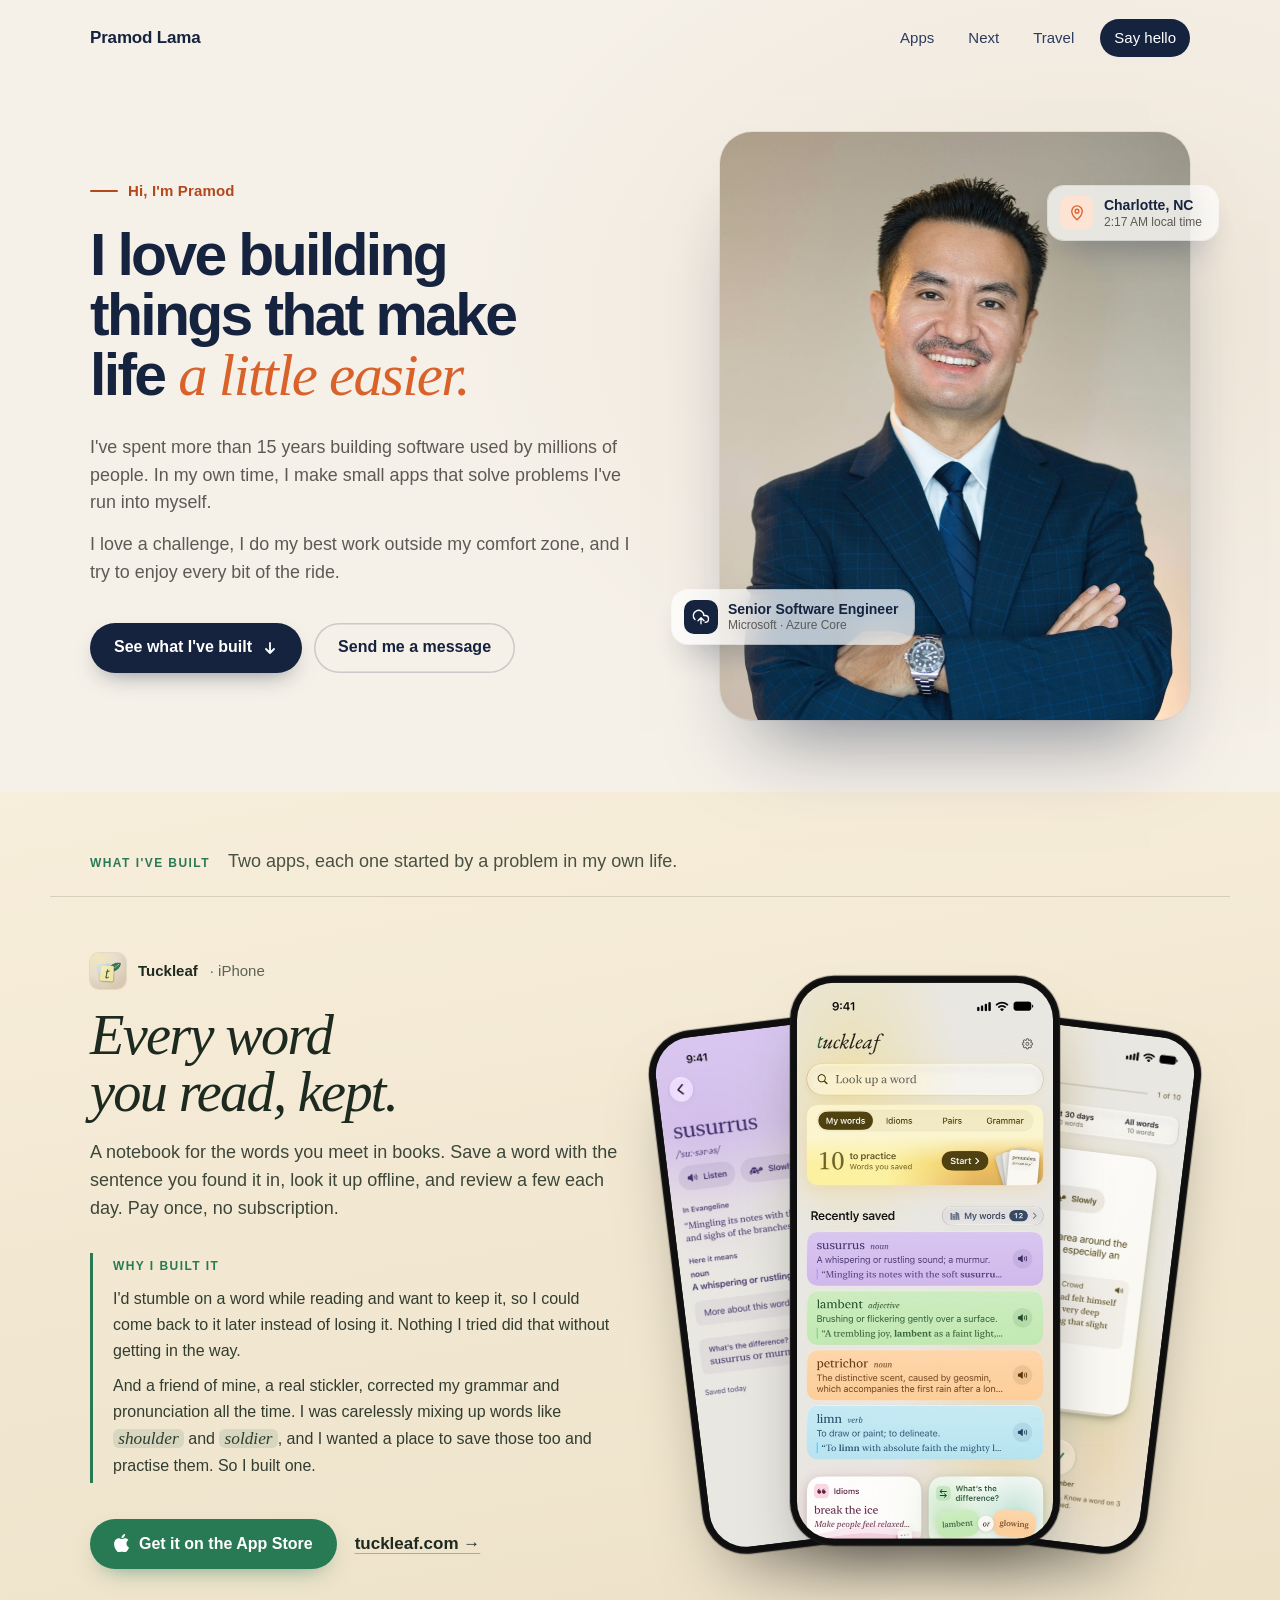
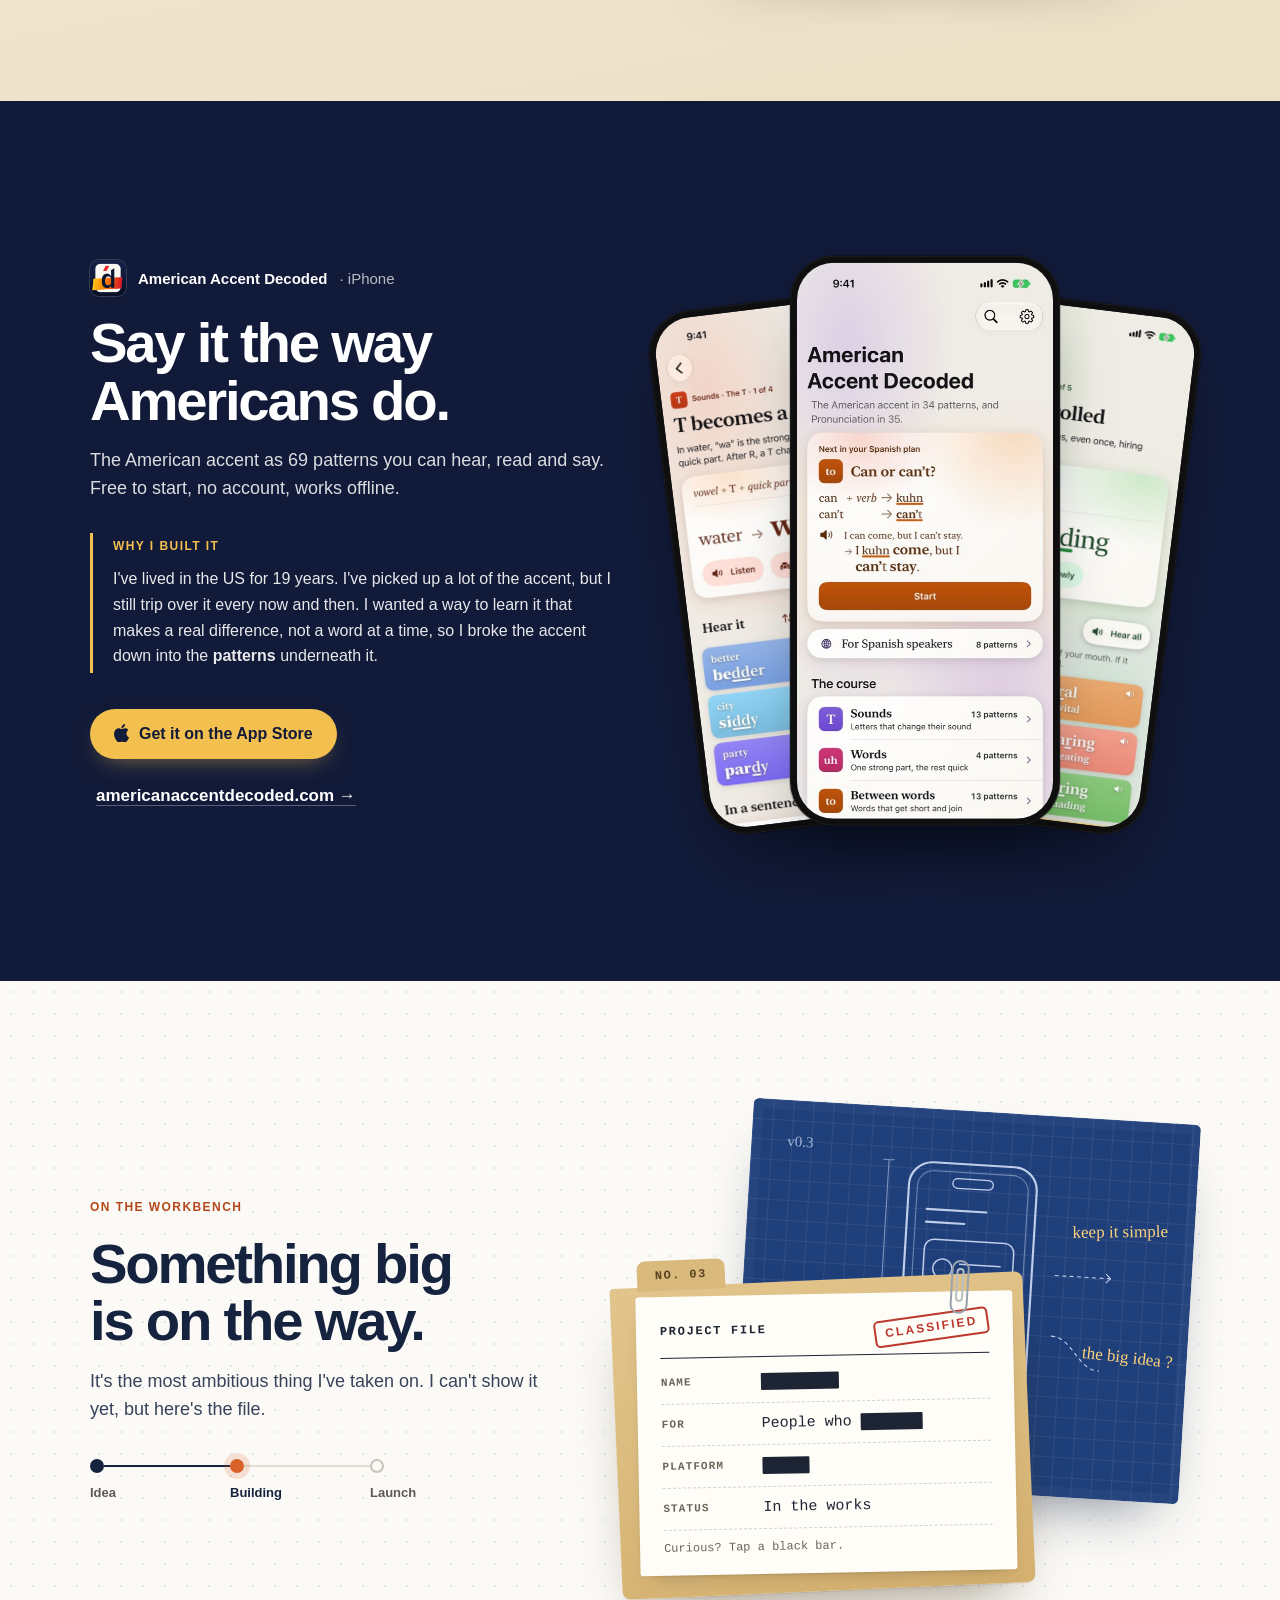
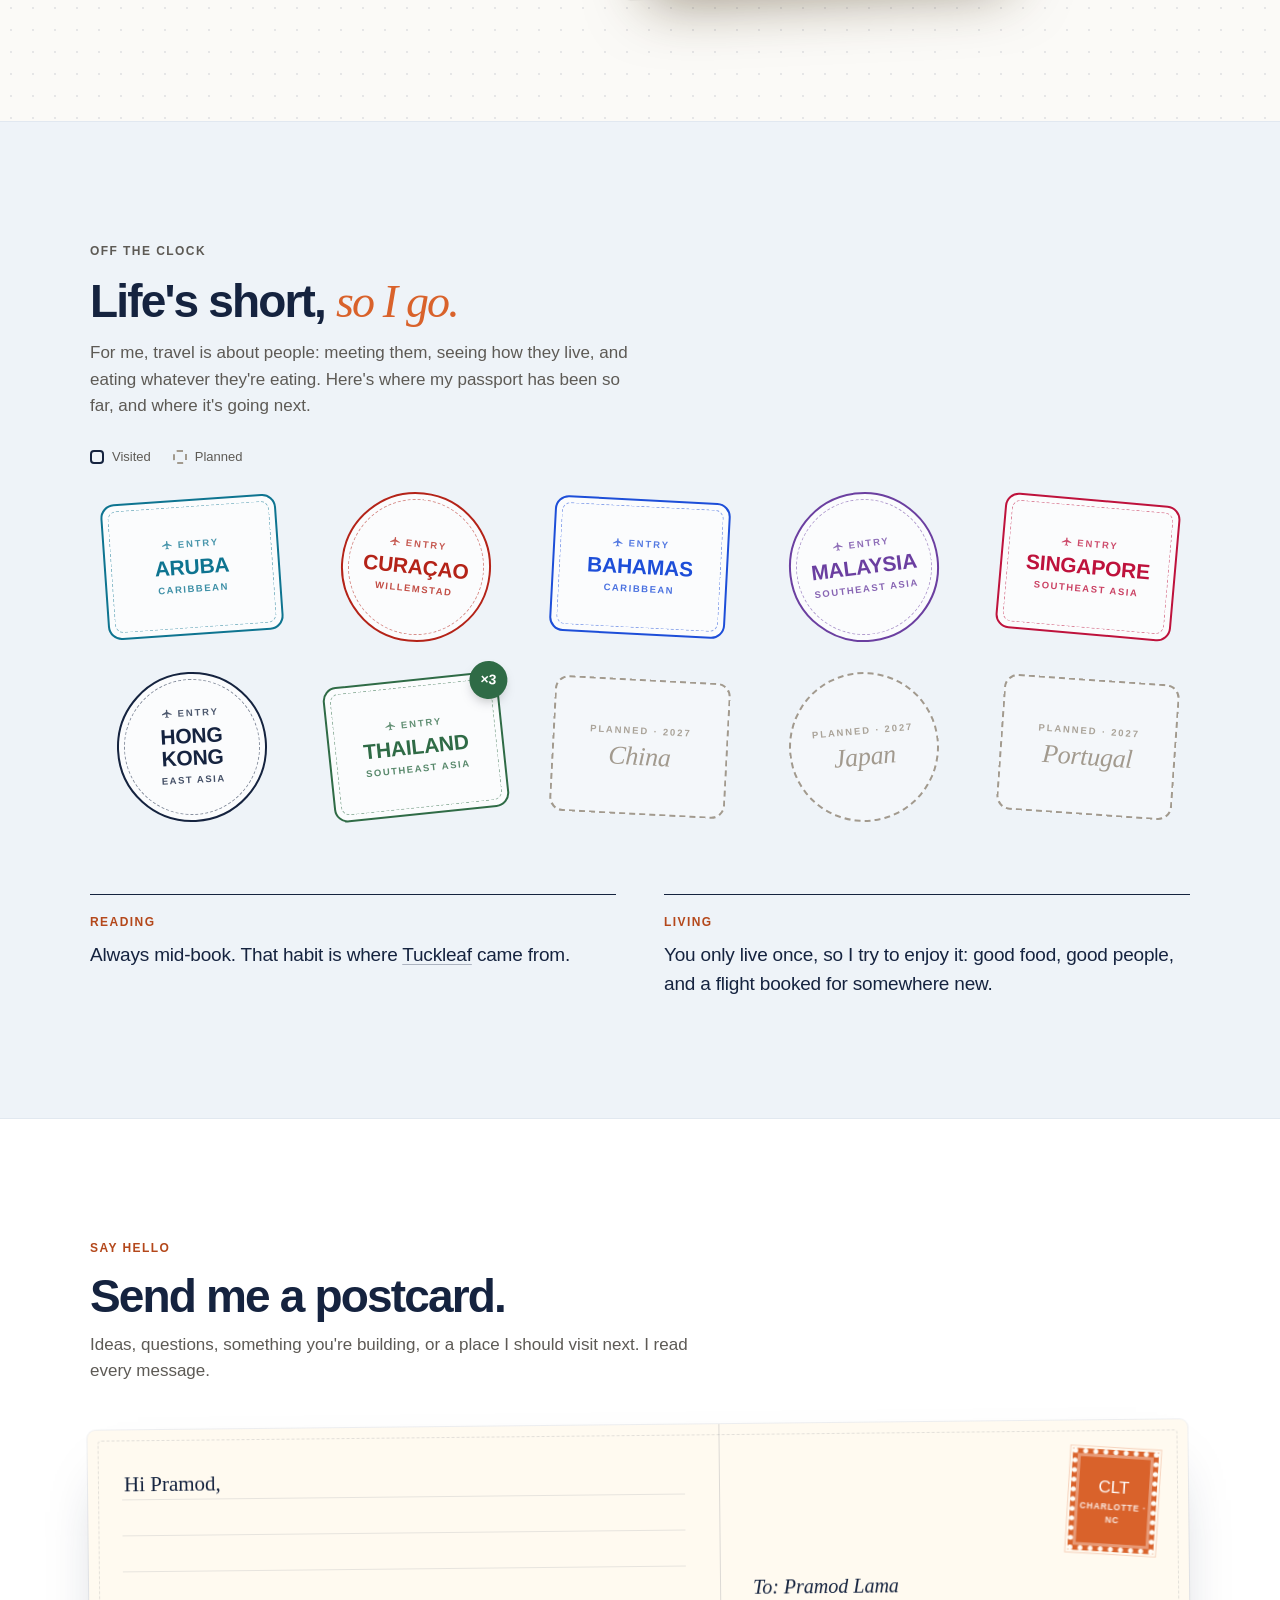
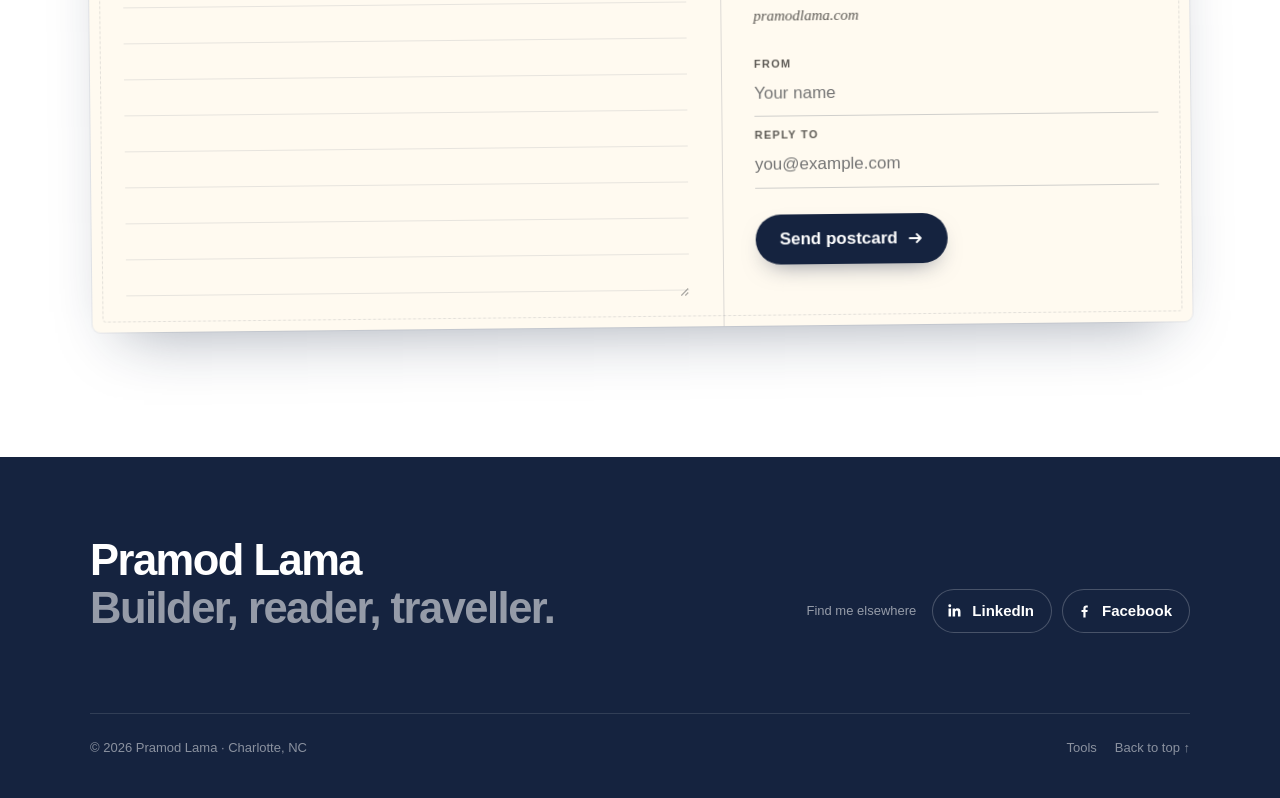
==== index.html @ f20eba3f "Launch pramodlama.com Personal site: hero, apps (Tuckleaf, American Accent Decoded), workbench tease" ====
<!doctype html>
<html lang="en">
<head>
<meta charset="utf-8">
<meta name="viewport" content="width=device-width, initial-scale=1, viewport-fit=cover">
<title>Pramod Lama</title>
<meta name="description" content="Pramod Lama: software engineer in Charlotte, NC, and maker of Tuckleaf and American Accent Decoded.">
<link rel="canonical" href="https://pramodlama.com/">
<meta property="og:type" content="profile">
<meta property="og:title" content="Pramod Lama">
<meta property="og:description" content="I love building things that make life a little easier.">
<meta property="og:url" content="https://pramodlama.com/">
<meta property="og:image" content="https://pramodlama.com/assets/og.jpg">
<meta property="og:image:width" content="1200">
<meta property="og:image:height" content="630">
<meta name="twitter:card" content="summary_large_image">
<meta name="twitter:image" content="https://pramodlama.com/assets/og.jpg">
<meta name="theme-color" content="#f5f0e8">
<link rel="icon" href="data:image/svg+xml,%3Csvg xmlns='http://www.w3.org/2000/svg' viewBox='0 0 64 64'%3E%3Crect width='64' height='64' rx='16' fill='%2315233f'/%3E%3Ctext x='32' y='42' font-family='-apple-system,Helvetica,Arial,sans-serif' font-size='28' font-weight='600' fill='white' text-anchor='middle'%3EPL%3C/text%3E%3C/svg%3E">
<link rel="apple-touch-icon" href="/assets/headshot-sm.jpg">
<link rel="preload" as="image" href="/assets/headshot.jpg">
<link rel="stylesheet" href="/css/home.css">
<script type="application/ld+json">
{"@context":"https://schema.org","@type":"Person","name":"Pramod Lama","url":"https://pramodlama.com/","image":"https://pramodlama.com/assets/headshot.jpg","jobTitle":"Senior Software Engineer","worksFor":{"@type":"Organization","name":"Microsoft"},"address":{"@type":"PostalAddress","addressLocality":"Charlotte","addressRegion":"NC","addressCountry":"US"},"sameAs":["https://www.linkedin.com/in/plama001/","https://www.facebook.com/plama001"]}
</script>
</head>
<body id="top">
<a class="skip" href="#main">Skip to content</a>

<header class="bar">
  <div class="wrap">
    <a class="me" href="/">Pramod Lama</a>
    <nav aria-label="Main"><a href="#built">Apps</a><a href="#next">Next</a><a href="#life">Travel</a><a class="nav-cta" href="#write">Say hello</a></nav>
  </div>
</header>

<main id="main">
  <section class="hero">
    <div class="wrap">
      <div>
        <p class="hi rise">Hi, I'm Pramod</p>
        <h1 class="rise d1">I love building things that make life <span class="trip">a little easier.</span></h1>
        <div class="lede rise d2">
          <p>I've spent more than 15 years building software used by millions of people. In my own time, I make small apps that solve problems I've run into myself.</p>
          <p>I love a challenge, I do my best work outside my comfort zone, and I try to enjoy every bit of the ride.</p>
        </div>
        <div class="cta rise d3">
          <a class="pill" href="#built">See what I've built <svg viewBox="0 0 16 16" fill="none" stroke="currentColor" stroke-width="1.8" stroke-linecap="round" stroke-linejoin="round" aria-hidden="true"><path d="M8 3v10M4 9l4 4 4-4"/></svg></a>
          <a class="pill ghost" href="#write">Send me a message</a>
        </div>
      </div>
      <div class="photo rise d2">
        <div class="frame"><img src="/assets/headshot.jpg" alt="Pramod Lama in a navy suit, smiling" width="1333" height="2000"></div>
        <div class="tag work"><span class="dot"><svg viewBox="0 0 24 24" fill="none" stroke="currentColor" stroke-width="1.8" stroke-linecap="round" stroke-linejoin="round" aria-hidden="true"><path d="M17.5 19a4.5 4.5 0 1 0 0-9h-1.8A7 7 0 1 0 4 15.3"/><path d="M12 13v8m-4-4 4-4 4 4"/></svg></span><span><b>Senior Software Engineer</b><small>Microsoft · Azure Core</small></span></div>
        <div class="tag place"><span class="dot"><svg viewBox="0 0 24 24" fill="none" stroke="currentColor" stroke-width="1.8" stroke-linecap="round" stroke-linejoin="round" aria-hidden="true"><path d="M12 21s-7-6.1-7-11.5a7 7 0 0 1 14 0C19 14.9 12 21 12 21z"/><circle cx="12" cy="9.5" r="2.5"/></svg></span><span><b>Charlotte, NC</b><small id="clock">Eastern Time</small></span></div>
      </div>
    </div>
  </section>

  <div id="built">
    <section class="app-tuck">
      <div class="wrap built-head reveal">
        <p class="label">What I've built</p>
        <p class="built-line">Two apps, each one started by a problem in my own life.</p>
      </div>
      <div class="wrap tuck-grid">
        <div class="tuck-copy reveal">
          <p class="app-id"><img src="/assets/tuckleaf.png" alt="" width="36" height="36">Tuckleaf <span>· iPhone</span></p>
          <h2>Every word you read, kept.</h2>
          <p class="sum">A notebook for the words you meet in books. Save a word with the sentence you found it in, look it up offline, and review a few each day. Pay once, no subscription.</p>
          <figure class="why">
            <figcaption>Why I built it</figcaption>
            <p>I'd stumble on a word while reading and want to keep it, so I could come back to it later instead of losing it. Nothing I tried did that without getting in the way.</p>
            <p>And a friend of mine, a real stickler, corrected my grammar and pronunciation all the time. I was carelessly mixing up words like <span class="say">shoulder</span> and <span class="say">soldier</span>, and I wanted a place to save those too and practise them. So I built one.</p>
          </figure>
          <div class="cta"><a class="pill" href="https://apps.apple.com/app/id6824646026" target="_blank" rel="noopener"><svg class="apple" viewBox="0 0 17 20" fill="currentColor" aria-hidden="true"><path d="M14.1 10.6c0-2.6 2.1-3.8 2.2-3.9-1.2-1.8-3.1-2-3.7-2-1.6-.2-3.1.9-3.9.9s-2.1-.9-3.4-.9C3.5 4.8 1.9 5.8 1 7.4c-1.9 3.2-.5 8 1.3 10.6.9 1.3 1.9 2.7 3.3 2.6 1.3-.1 1.8-.8 3.4-.8s2 .8 3.4.8c1.4 0 2.3-1.3 3.2-2.6 1-1.5 1.4-2.9 1.4-3-.1 0-2.8-1-2.9-4.4zM11.5 3c.7-.9 1.2-2 1.1-3.2-1 0-2.3.7-3 1.6-.7.8-1.3 2-1.1 3.1 1.1.1 2.3-.6 3-1.5z"/></svg>Get it on the App Store</a><a class="link" href="https://tuckleaf.com/" target="_blank" rel="noopener">tuckleaf.com →</a></div>
        </div>
        <div class="fan reveal" aria-label="Tuckleaf screens">
          <figure class="phone p-left"><img src="/assets/shots/tuckleaf-word.jpg" alt="A saved word with the sentence it came from" width="506" height="1100" loading="lazy"></figure>
          <figure class="phone p-mid"><img src="/assets/shots/tuckleaf-home.jpg" alt="Tuckleaf home: recently saved words" width="506" height="1100" loading="lazy"></figure>
          <figure class="phone p-right"><img src="/assets/shots/tuckleaf-practice.jpg" alt="Daily practice card" width="506" height="1100" loading="lazy"></figure>
        </div>
      </div>
    </section>

    <section class="app-acc">
      <div class="wrap tuck-grid">
        <div class="tuck-copy reveal">
          <p class="app-id"><img src="/assets/accent.png" alt="" width="36" height="36">American Accent Decoded <span>· iPhone</span></p>
          <h2>Say it the way Americans do.</h2>
          <p class="sum">The American accent as 69 patterns you can hear, read and say. Free to start, no account, works offline.</p>
          <figure class="why">
            <figcaption>Why I built it</figcaption>
            <p>I've lived in the US for 19 years. I've picked up a lot of the accent, but I still trip over it every now and then. I wanted a way to learn it that makes a real difference, not a word at a time, so I broke the accent down into the <b>patterns</b> underneath it.</p>
          </figure>
          <!-- TODO: direct App Store link once Apple assigns the ID -->
          <div class="cta"><a class="pill" href="https://apps.apple.com/search?term=American%20Accent%20Decoded" target="_blank" rel="noopener"><svg class="apple" viewBox="0 0 17 20" fill="currentColor" aria-hidden="true"><path d="M14.1 10.6c0-2.6 2.1-3.8 2.2-3.9-1.2-1.8-3.1-2-3.7-2-1.6-.2-3.1.9-3.9.9s-2.1-.9-3.4-.9C3.5 4.8 1.9 5.8 1 7.4c-1.9 3.2-.5 8 1.3 10.6.9 1.3 1.9 2.7 3.3 2.6 1.3-.1 1.8-.8 3.4-.8s2 .8 3.4.8c1.4 0 2.3-1.3 3.2-2.6 1-1.5 1.4-2.9 1.4-3-.1 0-2.8-1-2.9-4.4zM11.5 3c.7-.9 1.2-2 1.1-3.2-1 0-2.3.7-3 1.6-.7.8-1.3 2-1.1 3.1 1.1.1 2.3-.6 3-1.5z"/></svg>Get it on the App Store</a><a class="link" href="https://americanaccentdecoded.com/" target="_blank" rel="noopener">americanaccentdecoded.com →</a></div>
        </div>
        <div class="fan reveal" aria-label="American Accent Decoded screens">
          <figure class="phone p-left"><img src="/assets/shots/accent-pattern.jpg" alt="Pattern: T becomes a quick D" width="506" height="1100" loading="lazy"></figure>
          <figure class="phone p-mid"><img src="/assets/shots/accent-languages.jpg" alt="The course, with a plan for your first language" width="506" height="1100" loading="lazy"></figure>
          <figure class="phone p-right"><img src="/assets/shots/accent-pairs.jpg" alt="Pattern: R is never rolled, with word pairs" width="506" height="1100" loading="lazy"></figure>
        </div>
      </div>
    </section>

    <section class="next-up" id="next">
      <div class="wrap next-grid">
        <div class="next-copy reveal">
          <p class="label">On the workbench</p>
          <h2>Something big is on the way.</h2>
          <p class="sum">It's the most ambitious thing I've taken on. I can't show it yet, but here's the file.</p>
          <ol class="track" aria-label="Progress">
            <li class="done"><span></span>Idea</li>
            <li class="now"><span></span>Building</li>
            <li><span></span>Launch</li>
          </ol>
        </div>
        <div class="bench reveal" aria-label="Project No. 03: a blueprint sketch under a classified folder">
          <div class="blueprint" aria-hidden="true">
            <svg viewBox="0 0 360 300" fill="none" stroke="currentColor" stroke-linecap="round" stroke-linejoin="round">
              <rect x="120" y="22" width="120" height="250" rx="22" stroke-width="2"/>
              <rect x="128" y="30" width="104" height="234" rx="15" stroke-width="1" opacity=".5"/>
              <rect x="161" y="36" width="38" height="9" rx="4.5" stroke-width="1.2"/>
              <path d="M138 66h56M138 78h36" stroke-width="2"/>
              <rect x="138" y="94" width="84" height="54" rx="9" stroke-width="1.4"/>
              <circle cx="156" cy="121" r="9" stroke-width="1.4"/>
              <path d="M172 116h38M172 127h26" stroke-width="1.4"/>
              <rect x="138" y="158" width="40" height="40" rx="8" stroke-width="1.2"/>
              <rect x="182" y="158" width="40" height="40" rx="8" stroke-width="1.2"/>
              <path d="M138 214h84M138 226h64M138 238h74" stroke-width="1.2" opacity=".7"/>
              <path d="M100 22v250M95 22h10M95 272h10" stroke-width="1" opacity=".6"/>
              <path d="M262 121h52" stroke-width="1" stroke-dasharray="3 4"/>
              <path d="M310 117l4 4-4 4" stroke-width="1"/>
              <path d="M262 178c20 0 26 30 46 30" stroke-width="1" stroke-dasharray="3 4"/>
            </svg>
            <span class="note n1">keep it simple</span>
            <span class="note n2">the big idea ?</span>
            <span class="note n3">v0.3</span>
          </div>
          <div class="folder">
            <span class="folder-tab">No. 03</span>
            <span class="clip" aria-hidden="true"></span>
            <div class="sheet">
              <p class="sheet-top"><span>Project file</span><span class="stampmark">Classified</span></p>
              <dl>
                <div><dt>Name</dt><dd><span class="redact" tabindex="0" data-say="nice try">██████████</span></dd></div>
                <div><dt>For</dt><dd>People who <span class="redact" tabindex="0" data-say="still no">████████</span></dd></div>
                <div><dt>Platform</dt><dd><span class="redact" tabindex="0" data-say="patience">██████</span></dd></div>
                <div><dt>Status</dt><dd>In the works</dd></div>
              </dl>
              <p class="sheet-foot">Curious? Tap a black bar.</p>
            </div>
          </div>
        </div>
      </div>
    </section>
  </div>

  <section class="life" id="life">
    <div class="wrap">
      <div class="head reveal">
        <p class="label">Off the clock</p>
        <h2>Life's short, <em>so I go.</em></h2>
        <p>For me, travel is about people: meeting them, seeing how they live, and eating whatever they're eating. Here's where my passport has been so far, and where it's going next.</p>
      </div>
      <p class="key"><span class="k-v"></span>Visited <span class="k-p"></span>Planned</p>
      <div class="stamps reveal">
        <div class="stamp" style="--c:#0e7490;--r:-4deg"><div><span class="t"><svg viewBox="0 0 16 16" fill="currentColor" aria-hidden="true"><path d="M15 8.6v-1.2L9 4V1.5a1 1 0 0 0-2 0V4L1 7.4v1.2l6-1.6v3.6L5.5 11.7v1l2.5-.7 2.5.7v-1L9 10.6V7z"/></svg>ENTRY</span><b>Aruba</b><small>Caribbean</small></div></div>
        <div class="stamp round" style="--c:#b42318;--r:6deg"><div><span class="t"><svg viewBox="0 0 16 16" fill="currentColor" aria-hidden="true"><path d="M15 8.6v-1.2L9 4V1.5a1 1 0 0 0-2 0V4L1 7.4v1.2l6-1.6v3.6L5.5 11.7v1l2.5-.7 2.5.7v-1L9 10.6V7z"/></svg>ENTRY</span><b>Curaçao</b><small>Willemstad</small></div></div>
        <div class="stamp" style="--c:#1d4ed8;--r:3deg"><div><span class="t"><svg viewBox="0 0 16 16" fill="currentColor" aria-hidden="true"><path d="M15 8.6v-1.2L9 4V1.5a1 1 0 0 0-2 0V4L1 7.4v1.2l6-1.6v3.6L5.5 11.7v1l2.5-.7 2.5.7v-1L9 10.6V7z"/></svg>ENTRY</span><b>Bahamas</b><small>Caribbean</small></div></div>
        <div class="stamp round" style="--c:#6b3fa0;--r:-7deg"><div><span class="t"><svg viewBox="0 0 16 16" fill="currentColor" aria-hidden="true"><path d="M15 8.6v-1.2L9 4V1.5a1 1 0 0 0-2 0V4L1 7.4v1.2l6-1.6v3.6L5.5 11.7v1l2.5-.7 2.5.7v-1L9 10.6V7z"/></svg>ENTRY</span><b>Malaysia</b><small>Southeast Asia</small></div></div>
        <div class="stamp" style="--c:#be123c;--r:5deg"><div><span class="t"><svg viewBox="0 0 16 16" fill="currentColor" aria-hidden="true"><path d="M15 8.6v-1.2L9 4V1.5a1 1 0 0 0-2 0V4L1 7.4v1.2l6-1.6v3.6L5.5 11.7v1l2.5-.7 2.5.7v-1L9 10.6V7z"/></svg>ENTRY</span><b>Singapore</b><small>Southeast Asia</small></div></div>
        <div class="stamp round" style="--c:#15233f;--r:-3deg"><div><span class="t"><svg viewBox="0 0 16 16" fill="currentColor" aria-hidden="true"><path d="M15 8.6v-1.2L9 4V1.5a1 1 0 0 0-2 0V4L1 7.4v1.2l6-1.6v3.6L5.5 11.7v1l2.5-.7 2.5.7v-1L9 10.6V7z"/></svg>ENTRY</span><b>Hong Kong</b><small>East Asia</small></div></div>
        <div class="stamp" style="--c:#2f6b46;--r:-6deg"><div><span class="t"><svg viewBox="0 0 16 16" fill="currentColor" aria-hidden="true"><path d="M15 8.6v-1.2L9 4V1.5a1 1 0 0 0-2 0V4L1 7.4v1.2l6-1.6v3.6L5.5 11.7v1l2.5-.7 2.5.7v-1L9 10.6V7z"/></svg>ENTRY</span><b>Thailand</b><small>Southeast Asia</small></div><span class="times" title="Three visits">×3</span></div>
        <div class="stamp next" style="--r:3deg"><div><span class="t">PLANNED · 2027</span><b>China</b></div></div>
        <div class="stamp next round" style="--r:-5deg"><div><span class="t">PLANNED · 2027</span><b>Japan</b></div></div>
        <div class="stamp next" style="--r:4deg"><div><span class="t">PLANNED · 2027</span><b>Portugal</b></div></div>
      </div>
      <div class="also reveal">
        <div class="jot"><p class="label">Reading</p><p>Always mid-book. That habit is where <a href="https://tuckleaf.com/" target="_blank" rel="noopener">Tuckleaf</a> came from.</p></div>
        <div class="jot"><p class="label">Living</p><p>You only live once, so I try to enjoy it: good food, good people, and a flight booked for somewhere new.</p></div>
      </div>
    </div>
  </section>
  <section class="write" id="write">
    <div class="wrap">
      <div class="write-head reveal">
        <p class="label">Say hello</p>
        <h2>Send me a postcard.</h2>
        <p>Ideas, questions, something you're building, or a place I should visit next. I read every message.</p>
      </div>
      <form class="postcard reveal" id="postcard" action="https://formspree.io/f/myewzwyj" method="POST" data-endpoint="https://formspree.io/f/myewzwyj" novalidate>
        <div class="pc-msg">
          <label class="sr-only" for="pc-text">Your message</label>
          <textarea id="pc-text" name="message" required rows="7">Hi Pramod,
</textarea>
          <div class="pc-thanks" id="pc-thanks" tabindex="-1">
            <p>Thank you!</p>
            <p>Your postcard is on its way. I'll write back soon.</p>
            <p class="sig">Pramod</p>
            <button type="button" class="pc-again" id="pc-again">Write another</button>
          </div>
        </div>
        <div class="pc-side">
          <div class="pc-stamp" aria-hidden="true"><span>CLT</span><small>Charlotte · NC</small></div>
          <svg class="pc-postmark" viewBox="0 0 220 110" aria-hidden="true">
            <defs><path id="pm-arc" d="M 153 55 m -36 0 a 36 36 0 1 1 72 0 a 36 36 0 1 1 -72 0"/></defs>
            <g fill="none" stroke="currentColor" stroke-width="2.4">
              <circle cx="153" cy="55" r="46"/><circle cx="153" cy="55" r="30" stroke-width="1.4"/>
              <path d="M2 36q10-8 20 0t20 0 20 0 20 0 20 0M2 55q10-8 20 0t20 0 20 0 20 0 20 0M2 74q10-8 20 0t20 0 20 0 20 0 20 0"/>
            </g>
            <text font-size="8" font-weight="800" letter-spacing="1.6" fill="currentColor"><textPath href="#pm-arc" startOffset="6">CHARLOTTE · NC</textPath></text><text x="153" y="96" text-anchor="middle" font-size="8" font-weight="800" letter-spacing="2" fill="currentColor">SENT</text>
            <text id="pm-date" x="153" y="59" text-anchor="middle" font-size="12" font-weight="800" letter-spacing="1" fill="currentColor"></text>
          </svg>
          <p class="pc-to">To: Pramod Lama<br><span>pramodlama.com</span></p>
          <label for="pc-name">From</label>
          <input id="pc-name" name="name" type="text" autocomplete="name" placeholder="Your name" required>
          <label for="pc-email">Reply to</label>
          <input id="pc-email" name="email" type="email" autocomplete="email" placeholder="you@example.com" required>
          <input type="hidden" name="_subject" value="New postcard from pramodlama.com">
          <input type="text" name="_gotcha" class="hp" tabindex="-1" autocomplete="off" aria-hidden="true">
          <button class="pill" type="submit">Send postcard <svg viewBox="0 0 16 16" fill="none" stroke="currentColor" stroke-width="1.8" stroke-linecap="round" stroke-linejoin="round" aria-hidden="true"><path d="M2 8h11M9 4l4 4-4 4"/></svg></button>
          <p class="pc-status" id="pc-status" role="status"></p>
        </div>
      </form>
    </div>
  </section>
</main>

<footer class="end">
  <div class="wrap">
    <div class="end-main">
      <p class="big">Pramod Lama<br><span>Builder, reader, traveller.</span></p>
      <div class="social">
        <p>Find me elsewhere</p>
        <a href="https://www.linkedin.com/in/plama001/" target="_blank" rel="noopener" aria-label="LinkedIn"><svg viewBox="0 0 24 24" fill="currentColor" aria-hidden="true"><path d="M20.45 20.45h-3.56v-5.57c0-1.33-.02-3.04-1.85-3.04-1.85 0-2.14 1.45-2.14 2.94v5.67H9.34V9h3.42v1.56h.05c.48-.9 1.64-1.85 3.37-1.85 3.6 0 4.27 2.37 4.27 5.46v6.28zM5.34 7.43a2.06 2.06 0 1 1 0-4.13 2.06 2.06 0 0 1 0 4.13zM7.12 20.45H3.56V9h3.56v11.45z"/></svg>LinkedIn</a>
        <a href="https://www.facebook.com/plama001" target="_blank" rel="noopener" aria-label="Facebook"><svg viewBox="0 0 24 24" fill="currentColor" aria-hidden="true"><path d="M13.5 21.9v-7.7h2.6l.4-3h-3V9.3c0-.9.3-1.5 1.5-1.5h1.6V5.1c-.3 0-1.2-.1-2.3-.1-2.3 0-3.9 1.4-3.9 4v2.2H7.8v3h2.6v7.7"/></svg>Facebook</a>
      </div>
    </div>
    <div class="fine"><span>© 2026 Pramod Lama · Charlotte, NC</span><span class="fine-links"><a href="/tools/">Tools</a><a href="#top" class="totop">Back to top ↑</a></span></div>
  </div>
</footer>

<script>
// Frosted menu after the first scroll.
(() => {
  const bar = document.querySelector('.bar');
  const on = () => bar.classList.toggle('scrolled', scrollY > 40);
  on(); addEventListener('scroll', on, { passive: true });
})();
// Postcard form: posts to the endpoint in data-endpoint (set once a form service is chosen).
(() => {
  const form = document.getElementById('postcard'), status = document.getElementById('pc-status'), msg = document.getElementById('pc-text');
  // "Hi Pramod," is already written; the cursor starts on the next line, and the greeting stays editable.
  const toEnd = () => { if (msg.selectionStart === 0 && msg.selectionEnd === 0) { const n = msg.value.length; requestAnimationFrame(() => msg.setSelectionRange(n, n)); } };
  msg.addEventListener('focus', toEnd);
  msg.addEventListener('mouseup', () => { if (msg.value === msg.defaultValue) { const n = msg.value.length; msg.setSelectionRange(n, n); } });
  form.addEventListener('submit', async e => {
    e.preventDefault();
    const body = msg.value.replace(/^\s*Hi Pramod,?/i, '').trim();
    if (!body) { status.textContent = 'Write a few words first.'; msg.focus(); return; }
    if (!form.checkValidity()) { status.textContent = 'Please add your name and a reply email.'; form.reportValidity(); return; }
    const url = form.dataset.endpoint;
    if (!url) { status.textContent = 'Messages are not connected yet.'; return; }
    const btn = form.querySelector('button'); btn.disabled = true; status.textContent = 'Sending…';
    try {
      const r = await fetch(url, { method: 'POST', headers: { Accept: 'application/json' }, body: new FormData(form) });
      if (!r.ok) throw 0;
      form.reset();
      document.getElementById('pm-date').textContent = new Date().toLocaleDateString('en-US', { month: 'short', day: 'numeric' }).toUpperCase();
      form.classList.add('sent'); status.textContent = 'Postcard sent.';
      document.getElementById('pc-thanks').focus({ preventScroll: true });
    } catch { status.textContent = 'That didn\'t go through. Please try again in a moment.'; }
    btn.disabled = false;
  });
  document.getElementById('pc-again').addEventListener('click', () => { form.classList.remove('sent'); status.textContent = ''; msg.focus(); });
})();
// Local time in Charlotte on the location tag.
(() => {
  const el = document.getElementById('clock');
  const f = new Intl.DateTimeFormat('en-US', { timeZone: 'America/New_York', hour: 'numeric', minute: '2-digit' });
  const tick = () => { el.textContent = f.format(new Date()) + ' local time'; };
  tick(); setInterval(tick, 30000);
})();
</script>
</body>
</html>
---- css/home.css ----
/* pramodlama.com home. Colours are taken from the portrait: warm cream, taupe, suit navy. */
:root {
  --cream: #f5f0e8;
  --sand: #e8dfd2;
  --navy: #15233f;
  --navy-2: #2b3c60;
  --ink-2: #5d5a55;
  --warm: #d9622b;
  --warm-text: #b4481b;
  --ease: cubic-bezier(.2, .8, .2, 1);
  color-scheme: light;
}
* { box-sizing: border-box; }
html, body { margin: 0; }
body {
  background: var(--cream); color: var(--navy);
  font: 17px/1.55 -apple-system, BlinkMacSystemFont, "Segoe UI Variable Text", "Segoe UI", Roboto, sans-serif;
  -webkit-font-smoothing: antialiased; text-rendering: optimizeLegibility; overflow-x: hidden;
}
a { color: inherit; text-decoration: none; }
img { display: block; max-width: 100%; }
h1, h2, h3, p { margin: 0; }
:focus-visible { outline: 2px solid var(--warm); outline-offset: 3px; border-radius: 10px; }
.wrap { width: 100%; max-width: 1180px; margin: 0 auto; padding-inline: 40px; }
@media (max-width: 640px) { .wrap { padding-inline: 20px; } }

/* Top bar */
.bar { position: absolute; inset: 0 0 auto; z-index: 3; }
.bar .wrap { display: flex; justify-content: space-between; align-items: center; height: 76px; }
.bar .me { font-weight: 650; letter-spacing: -.01em; }
.bar nav { display: flex; gap: 6px; }
.bar nav a { padding: 7px 14px; border-radius: 99px; font-size: 15px; color: var(--navy-2); transition: background .2s; }
.bar nav a:hover { background: rgb(21 35 63 / .07); }

/* Hero */
.hero { position: relative; min-height: min(88svh, 820px); display: flex; align-items: center; padding: 100px 0 40px;
  background: radial-gradient(70% 80% at 85% 40%, #efe5d7 0%, transparent 70%), var(--cream); }
.hero .wrap { display: grid; grid-template-columns: 1.08fr .92fr; gap: 64px; align-items: center; }
.hi { font-size: 15px; font-weight: 600; color: var(--warm); letter-spacing: .01em; display: flex; align-items: center; gap: 10px; }
.hi::before { content: ""; width: 28px; height: 2px; background: currentColor; border-radius: 2px; }
.hero h1 { margin-top: 22px; font-size: clamp(36px, 4.6vw, 62px); line-height: 1.02; letter-spacing: -.045em; font-weight: 700; }
.hero h1 span { display: inline; }
.hero h1 .soft { color: var(--navy-2); opacity: .55; }
.hero h1 .trip { font-family: "Iowan Old Style", "Palatino Linotype", Palatino, Georgia, serif; font-style: italic; font-weight: 500; letter-spacing: -.03em; color: var(--warm); }
.hero .lede { margin-top: 28px; max-width: 31em; display: grid; gap: 14px; font-size: clamp(17px, 1.4vw, 19px); color: var(--ink-2); }
.hero .lede b { color: var(--navy); font-weight: 600; }
.cta { margin-top: 36px; display: flex; flex-wrap: wrap; gap: 12px; }
.pill { display: inline-flex; align-items: center; gap: 10px; height: 50px; padding: 0 24px; border-radius: 99px; font-size: 16px; font-weight: 550;
  background: var(--navy); color: #fff; transition: transform .25s var(--ease), box-shadow .25s; box-shadow: 0 10px 24px -12px rgb(21 35 63 / .6); }
.pill:hover { transform: translateY(-2px); box-shadow: 0 16px 30px -12px rgb(21 35 63 / .6); }
.pill svg { width: 16px; height: 16px; transition: transform .25s var(--ease); }
.pill:hover svg { transform: translateY(2px); }
.pill.ghost { background: transparent; color: var(--navy); box-shadow: inset 0 0 0 1.5px rgb(21 35 63 / .18); }
.pill.ghost:hover { box-shadow: inset 0 0 0 1.5px rgb(21 35 63 / .4); }

.photo { position: relative; justify-self: end; width: 100%; max-width: 470px; }
.photo .frame { border-radius: 32px; overflow: hidden; aspect-ratio: 4 / 5; background: var(--sand);
  box-shadow: 0 50px 80px -40px rgb(21 35 63 / .55), 0 0 0 1px rgb(21 35 63 / .06); }
.photo .frame img { width: 100%; height: 100%; object-fit: cover; object-position: 50% 12%; transform: scale(1.04); transition: transform 1.2s var(--ease); }
.photo:hover .frame img { transform: scale(1); }
.tag { position: absolute; display: flex; align-items: center; gap: 10px; padding: 10px 16px 10px 12px; border-radius: 16px; font-size: 14px; line-height: 1.3;
  background: rgb(255 255 255 / .72); -webkit-backdrop-filter: blur(16px) saturate(160%); backdrop-filter: blur(16px) saturate(160%);
  box-shadow: 0 0 0 1px rgb(255 255 255 / .6), 0 18px 36px -16px rgb(21 35 63 / .45); animation: float 6s ease-in-out infinite; }
.tag small { display: block; color: var(--ink-2); font-size: 12px; }
.tag .dot { width: 34px; height: 34px; border-radius: 10px; display: grid; place-items: center; flex: none; }
.tag .dot svg { width: 18px; height: 18px; }
.tag.work { left: -48px; bottom: 76px; }
.tag.work .dot { background: var(--navy); color: #fff; }
.tag.place { right: -28px; top: 54px; animation-delay: -3s; }
.tag.place .dot { background: #fde3d4; color: var(--warm); }
@keyframes float { 50% { transform: translateY(-8px); } }

@media (max-width: 900px) {
  .hero { min-height: 0; padding-top: 96px; }
  .hero .wrap { grid-template-columns: 1fr; gap: 48px; }
  .photo { order: -1; justify-self: start; max-width: 300px; width: 78%; }
  .photo .frame { border-radius: 26px; }
  .tag.work { display: none; } .tag.place { top: auto; bottom: -20px; right: -14px; }
}

/* Entry */
.rise { animation: rise .9s var(--ease) both; }
.d1 { animation-delay: .08s; } .d2 { animation-delay: .16s; } .d3 { animation-delay: .24s; } .d4 { animation-delay: .32s; }
@keyframes rise { from { opacity: 0; transform: translateY(14px); } }

/* Off the clock */
.life { padding: 120px 0 120px; background: #eef3f8; border-top: 1px solid #e1e8f0; border-bottom: 1px solid #e1e8f0; }
.life .head { display: grid; gap: 14px; max-width: 640px; }
.life h2 { font-size: clamp(32px, 3.6vw, 46px); line-height: 1.02; letter-spacing: -.04em; }
.life h2 em { font-family: "Iowan Old Style", "Palatino Linotype", Palatino, Georgia, serif; font-weight: 500; color: var(--warm); }
.life .head p { color: var(--ink-2); max-width: 32em; }
@media (max-width: 760px) { .life { padding: 80px 0; } }

.stamps { margin-top: 48px; display: grid; grid-template-columns: repeat(5, 1fr); gap: 30px 20px; justify-items: center; align-items: center; }
@media (max-width: 760px) { .stamps { grid-template-columns: repeat(2, 1fr); gap: 22px 12px; } .stamp { width: 150px; height: 120px; } .stamp.round { width: 132px; height: 132px; } .stamp b { font-size: 18px; } }
.stamp { --c: var(--navy); position: relative; width: 176px; height: 136px; display: grid; place-items: center; text-align: center; color: var(--c);
  border: 2.5px solid var(--c); border-radius: 14px; padding: 12px; background: rgb(255 255 255 / .4);
  transform: rotate(var(--r)); transition: transform .4s var(--ease), background .3s, box-shadow .3s; }
.stamp::before { content: ""; position: absolute; inset: 5px; border: 1.5px dashed var(--c); border-radius: 9px; opacity: .5; }
.stamp:hover { transform: rotate(0) scale(1.06); background: #fff; box-shadow: 0 18px 30px -18px rgb(21 35 63 / .4); }
.stamp.round { width: 150px; height: 150px; border-radius: 50%; }
.stamp.round::before { border-radius: 50%; }
.stamp .t { display: flex; align-items: center; justify-content: center; gap: 5px; font-size: 9.5px; font-weight: 800; letter-spacing: .2em; opacity: .75; margin-bottom: 4px; }
.stamp .t svg { width: 11px; height: 11px; }
.stamp b { display: block; font-size: 21px; letter-spacing: -.01em; line-height: 1.05; text-transform: uppercase; font-weight: 800; }
.stamp small { display: block; margin-top: 4px; font-size: 9.5px; font-weight: 700; letter-spacing: .16em; text-transform: uppercase; opacity: .8; }
.stamp.next { --c: #a29a8e; background: transparent; border-style: dashed; }
.stamp.next::before { display: none; }
.stamp.next .t { opacity: .9; }
.stamp.next b { font-family: "Iowan Old Style", Palatino, Georgia, serif; text-transform: none; font-style: italic; font-weight: 500; font-size: 26px; }

/* Footer */
.end { background: var(--navy); color: #fff; padding: 64px 0 48px; }
.end .wrap { display: flex; flex-wrap: wrap; justify-content: space-between; align-items: end; gap: 32px; }
.end .big { font-size: clamp(28px, 3.4vw, 44px); letter-spacing: -.035em; line-height: 1.1; font-weight: 650; }
.end .big span { opacity: .55; }
.end nav { display: flex; gap: 8px; flex-wrap: wrap; }
.end nav a { padding: 9px 16px; border-radius: 99px; font-size: 15px; box-shadow: inset 0 0 0 1px rgb(255 255 255 / .2); transition: background .2s; }
.end nav a:hover { background: rgb(255 255 255 / .1); }
.end .fine { flex-basis: 100%; display: flex; justify-content: space-between; gap: 16px; margin-top: 24px; padding-top: 24px; border-top: 1px solid rgb(255 255 255 / .12); font-size: 13px; color: rgb(255 255 255 / .5); }
.end .fine a:hover { color: #fff; }

@media (prefers-reduced-motion: reduce) { *, *::before, *::after { animation: none !important; transition: none !important; } }

/* Images keep their proportions (the width/height attributes are only for layout). */
img { height: auto; }
.photo .frame img { height: 100%; }

.say { background: rgb(255 255 255 / .22); }
.acc .b.them { background: rgb(255 255 255 / .12); color: #fff; box-shadow: none; }
.seen { align-self: flex-end; font-size: 11px; opacity: .55; margin: 2px 4px 0; }
html.js .thread:not(.in) .b, html.js .thread:not(.in) .seen { opacity: 0; }
.thread.in .b, .thread.in .seen { animation: bubble .45s var(--ease) both; animation-delay: calc(var(--d) * .6); }
@keyframes bubble { from { opacity: 0; transform: translateY(10px) scale(.9); } }
.say { background: rgb(255 255 255 / .22); }
.seen { align-self: flex-end; font-size: 11px; color: #8a8a8e; margin: 2px 4px 0; }
.chat:popover-open .b, .chat:popover-open .seen { animation: bubble .42s var(--ease) both; animation-delay: var(--d); }
@keyframes bubble { from { opacity: 0; transform: translateY(10px) scale(.92); } }
.b.me { transform-origin: 100% 100%; } .b.them { transform-origin: 0 100%; }
@media (max-width: 640px) {
  .chat { margin: auto auto 0; width: 100vw; max-width: none; border-radius: 26px 26px 0 0; transform: translateY(40px); }
  .chat:popover-open { transform: none; }
}
.say { font-family: "Iowan Old Style", "Palatino Linotype", Palatino, Georgia, serif; font-style: italic; font-size: 1.08em; padding: 0 .3em; border-radius: 6px; background: rgb(47 107 70 / .12); white-space: nowrap; }

/* Thailand, three times */
.stamp .times { position: absolute; top: -12px; right: -12px; width: 38px; height: 38px; border-radius: 50%; display: grid; place-items: center;
  background: var(--c); color: #fff; font-size: 14px; font-weight: 800; transform: rotate(10deg); box-shadow: 0 6px 14px -6px rgb(0 0 0 / .4); }
@media (max-width: 1040px) { .stamps { grid-template-columns: repeat(4, 1fr); } }
@media (max-width: 760px) { .stamps { grid-template-columns: repeat(2, 1fr); } }

.end .fine-links { display: flex; gap: 18px; }

/* ---------- Shared app-section language ---------- */
.app-id { display: flex; align-items: center; gap: 12px; font-size: 15px; font-weight: 650; }
.app-id img { width: 36px; height: 36px; border-radius: 9px; box-shadow: 0 0 0 1px rgb(0 0 0 / .08); }
.app-id span { font-weight: 500; opacity: .7; }
.app-tuck h2, .app-acc h2, .next-up h2 { margin: 18px 0 18px; font-size: clamp(36px, 4.4vw, 60px); line-height: 1.02; letter-spacing: -.04em; }
.sum { font-size: 18px; max-width: 30em; opacity: .85; }
.link { display: inline-flex; align-items: center; height: 50px; padding: 0 6px; font-weight: 550; text-decoration: underline; text-decoration-color: color-mix(in srgb, currentColor 30%, transparent); text-underline-offset: 4px; }
.link:hover { text-decoration-color: currentColor; }
.why { margin: 30px 0 0; padding: 4px 0 4px 20px; border-left: 3px solid var(--rule, currentColor); max-width: 33em; display: grid; gap: 10px; }
.why figcaption { font-size: 12px; font-weight: 700; letter-spacing: .12em; text-transform: uppercase; color: var(--rule); }
.why p { font-size: 16px; line-height: 1.62; opacity: .9; }
.why b { font-weight: 650; }
.say { background: rgb(40 122 84 / .14); }
.phone { margin: 0; border-radius: 44px; padding: 7px; background: #0f0f10; box-shadow: 0 0 0 1px rgb(255 255 255 / .06) inset, 0 40px 70px -30px rgb(0 0 0 / .5), 0 0 0 1px rgb(0 0 0 / .2); }
.phone img { width: 100%; height: auto; border-radius: 37px; }

/* ---------- Tuckleaf: editorial, three screens fanned ---------- */
.app-tuck { --rule: #287a54; background: linear-gradient(170deg, #f7eedb, #ece0c6); color: #1d2a1f; padding: 120px 0; overflow: hidden; }
.app-tuck h2 { font-family: "Iowan Old Style", "Palatino Linotype", Palatino, Georgia, serif; font-style: italic; font-weight: 500; letter-spacing: -.03em; }
.app-tuck .pill { background: #287a54; box-shadow: 0 10px 24px -12px rgb(40 122 84 / .7); }
.tuck-grid { display: grid; grid-template-columns: 1fr 1fr; gap: 40px; align-items: center; }
.fan { position: relative; height: 640px; }
.fan .phone { position: absolute; width: 250px; top: 50%; left: 50%; transition: transform .7s var(--ease); }
.fan .p-mid { width: 270px; transform: translate(-50%, -50%); z-index: 2; }
.fan .p-left { transform: translate(-100%, -46%) rotate(-7deg); }
.fan .p-right { transform: translate(0%, -46%) rotate(7deg); }
.fan:hover .p-left { transform: translate(-108%, -47%) rotate(-9deg); }
.fan:hover .p-right { transform: translate(8%, -47%) rotate(9deg); }

/* ---------- Accent: headline + note across the top, screens as a strip ---------- */
.app-acc { --rule: #f3bf4f; background: #111a38; color: #fff; padding: 120px 0; overflow: hidden; }
.app-acc .pill { background: #f3bf4f; color: #111a38; box-shadow: 0 10px 24px -12px rgb(243 191 79 / .6); }
.app-acc .app-id img { box-shadow: 0 0 0 1px rgb(255 255 255 / .15); }
.acc-head { display: grid; grid-template-columns: 1.1fr .9fr; gap: 64px; align-items: end; }
.acc-head .why { margin: 0 0 6px; }
.strip { margin-top: 72px; display: grid; grid-template-columns: repeat(4, 1fr); gap: 28px; align-items: start; margin-bottom: -150px; position: relative; z-index: 2; }
.strip .phone:nth-child(even) { margin-top: 56px; }
.strip .phone { transition: transform .5s var(--ease); }
.strip .phone:hover { transform: translateY(-10px); }

/* ---------- On the workbench ---------- */
.next-up { position: relative; padding: 130px 0; color: var(--navy); overflow: hidden;
  background: radial-gradient(rgb(21 35 63 / .09) 1px, transparent 1.3px) 0 0 / 22px 22px, #fbfaf7; }
.next-grid { display: grid; grid-template-columns: .9fr 1.1fr; gap: 56px; align-items: center; }
.label { font-size: 12px; font-weight: 700; letter-spacing: .12em; text-transform: uppercase; color: var(--warm); }
.track { list-style: none; margin: 36px 0 0; padding: 0; display: flex; align-items: center; gap: 0; max-width: 420px; }
.track li { position: relative; flex: 1; display: flex; flex-direction: column; gap: 10px; font-size: 13px; font-weight: 600; color: var(--ink-2); }
.track li span { position: relative; width: 14px; height: 14px; border-radius: 50%; border: 2px solid #c9c3b8; background: #fbfaf7; z-index: 1; }
.track li:not(:last-child)::before { content: ""; position: absolute; top: 6px; left: 14px; right: 0; height: 2px; background: #e2ddd3; }
.track li.done span { background: var(--navy); border-color: var(--navy); }
.track li.done::before { background: var(--navy); }
.track li.now { color: var(--navy); }
.track li.now span { border-color: var(--warm); background: var(--warm); box-shadow: 0 0 0 6px rgb(217 98 43 / .18); animation: pulse 2.4s ease-in-out infinite; }
@keyframes pulse { 50% { box-shadow: 0 0 0 10px rgb(217 98 43 / 0); } }

.bench { position: relative; height: 480px; }
.blueprint { position: absolute; right: 0; top: 0; width: 78%; height: 380px; border-radius: 6px; color: #dbe7ff; transform: rotate(3.5deg);
  background: linear-gradient(rgb(255 255 255 / .07) 1px, transparent 1px) 0 0 / 20px 20px, linear-gradient(90deg, rgb(255 255 255 / .07) 1px, transparent 1px) 0 0 / 20px 20px, #1f3f7a;
  box-shadow: 0 30px 60px -30px rgb(21 35 63 / .6), inset 0 0 0 10px rgb(255 255 255 / .03); }
.blueprint svg { position: absolute; inset: 30px 20px 30px 20px; width: calc(100% - 40px); height: calc(100% - 60px); opacity: .85; }
.note { position: absolute; font: 17px/1 "Bradley Hand", "Segoe Print", "Comic Sans MS", cursive; color: #ffd27a; }
.n1 { right: 6%; top: 27%; transform: rotate(-4deg); }
.n2 { right: 3%; top: 60%; transform: rotate(3deg); }
.n3 { left: 8%; top: 9%; color: #dbe7ff; opacity: .7; font-size: 15px; }

.folder { position: absolute; left: 0; bottom: 0; width: 72%; transform: rotate(-2.5deg); transition: transform .6s var(--ease); }
.bench:hover .folder { transform: rotate(-1deg) translate(-6px, 4px); }
.bench:hover .blueprint { transform: rotate(5deg) translate(8px, -6px); transition: transform .6s var(--ease); }
.blueprint { transition: transform .6s var(--ease); }
.folder-tab { position: absolute; top: -26px; left: 28px; height: 30px; padding: 0 18px; display: grid; place-items: center; border-radius: 8px 8px 0 0;
  background: #d9b97c; color: #5a4320; font: 700 12px/1 "American Typewriter", "Courier New", monospace; letter-spacing: .12em; text-transform: uppercase; }
.folder::before { content: ""; position: absolute; inset: 0; border-radius: 4px 8px 8px 8px; background: linear-gradient(170deg, #e2c58c, #d4b06f);
  box-shadow: 0 1px 1px rgb(0 0 0 / .08), 0 30px 60px -28px rgb(60 40 10 / .55); }
.clip { position: absolute; top: -14px; right: 54px; width: 18px; height: 54px; border: 2.5px solid #9aa3ad; border-radius: 9px; z-index: 3; transform: rotate(6deg); }
.clip::after { content: ""; position: absolute; inset: 6px 3px 10px; border: 2px solid #b7bec6; border-radius: 6px; }
.sheet { position: relative; margin: 14px 14px 18px 22px; padding: 22px 24px 18px; background: #fffdf7; border-radius: 3px; transform: rotate(1.4deg);
  box-shadow: 0 1px 2px rgb(0 0 0 / .08), 0 10px 20px -12px rgb(0 0 0 / .25); font: 15px/1.4 "American Typewriter", "Courier New", monospace; color: #1d2433; }
.sheet-top { display: flex; justify-content: space-between; align-items: center; padding-bottom: 12px; border-bottom: 1.5px solid #1d2433; font-size: 12px; font-weight: 700; letter-spacing: .14em; text-transform: uppercase; }
.stampmark { color: #b42318; border: 2px solid #b42318; border-radius: 5px; padding: 3px 9px; transform: rotate(-7deg); letter-spacing: .18em; font-family: -apple-system, sans-serif; font-weight: 800; opacity: .9; }
.sheet dl { margin: 4px 0 0; }
.sheet dl div { display: grid; grid-template-columns: 90px 1fr; gap: 10px; padding: 10px 0; border-bottom: 1px dashed rgb(29 36 51 / .2); }
.sheet dt { font-size: 11px; font-weight: 700; letter-spacing: .1em; text-transform: uppercase; color: #6b6558; padding-top: 3px; }
.sheet dd { margin: 0; }
.sheet-foot { margin-top: 10px; font-size: 12px; color: #6b6558; }
.redact { position: relative; display: inline-block; color: transparent; background: #1d2433; border-radius: 1px; line-height: 1.15; cursor: help; letter-spacing: -.08em; }
.redact::after { content: attr(data-say); position: absolute; inset: 0; display: grid; place-items: center; color: #fff; font: 700 11px/1 -apple-system, sans-serif; letter-spacing: .04em; opacity: 0; transition: opacity .2s; white-space: nowrap; }
.redact:hover::after, .redact:focus::after { opacity: 1; }
@media (max-width: 900px) {
  .next-up { padding: 90px 0; }
  .bench { height: 430px; margin-top: 10px; }
  .blueprint { width: 86%; height: 300px; }
  .folder { width: 88%; }
  .n1, .n2 { display: none; }
}
/* ---------- Journal notes (reading, living) ---------- */
.also { margin-top: 72px; display: grid; grid-template-columns: 1fr 1fr; gap: 48px; }
.jot { padding-top: 18px; border-top: 1.5px solid var(--navy); }
.jot p:last-child { margin-top: 10px; font-size: 19px; line-height: 1.5; letter-spacing: -.01em; }
.jot a { text-decoration: underline; text-decoration-color: rgb(21 35 63 / .3); text-underline-offset: 3px; }

/* Visited / planned key */
.key { margin-top: 28px; display: flex; align-items: center; gap: 8px; font-size: 13px; color: var(--ink-2); }
.key span { width: 14px; height: 14px; border-radius: 4px; display: inline-block; }
.key .k-v { border: 2px solid var(--navy); }
.key .k-p { border: 2px dashed #a29a8e; margin-left: 14px; }
.stamps { margin-top: 24px; }

@media (max-width: 900px) {
  .tuck-grid, .acc-head, .next-grid, .also { grid-template-columns: 1fr; gap: 40px; }
  .app-tuck, .app-acc { padding: 80px 0; }
  .fan { height: 520px; } .fan .phone { width: 200px; } .fan .p-mid { width: 215px; }
  .strip { grid-template-columns: repeat(4, 62%); overflow-x: auto; scroll-snap-type: x mandatory; gap: 16px; margin-inline: -20px; padding-inline: 20px; margin-bottom: -110px; }
  .strip .phone { scroll-snap-align: start; } .strip .phone:nth-child(even) { margin-top: 0; }
}

.lede a.inline { color: var(--navy); font-weight: 600; text-decoration: underline; text-decoration-color: rgb(217 98 43 / .5); text-decoration-thickness: 2px; text-underline-offset: 4px; }
.sr-only { position: absolute; width: 1px; height: 1px; overflow: hidden; clip-path: inset(50%); }

/* ---------- Postcard contact ---------- */
.write { padding: 120px 0 130px; background: #ffffff; }
.write-head { max-width: 640px; }
.write h2 { margin: 14px 0 12px; font-size: clamp(32px, 3.6vw, 46px); letter-spacing: -.04em; line-height: 1.05; }
.write-head p:last-child { color: var(--ink-2); }
.postcard { margin-top: 40px; display: grid; grid-template-columns: 1.35fr 1fr; background: #fffdf8; border-radius: 8px; transform: rotate(-.6deg);
  box-shadow: 0 1px 1px rgb(0 0 0 / .05), 0 30px 60px -32px rgb(21 35 63 / .45); position: relative; transition: transform .5s var(--ease); }
.postcard:focus-within { transform: rotate(0); }
.postcard::before { content: ""; position: absolute; inset: 10px; border: 1.5px dashed rgb(21 35 63 / .12); border-radius: 4px; pointer-events: none; }
.pc-msg { padding: 34px 34px 30px; border-right: 1.5px solid rgb(21 35 63 / .15); }
.pc-msg textarea { width: 100%; height: 100%; min-height: 250px; border: 0; resize: vertical; background: repeating-linear-gradient(transparent 0 35px, rgb(21 35 63 / .1) 35px 36px);
  line-height: 36px; font: inherit; font-size: 19px; line-height: 36px; color: var(--navy); outline: none; }
.pc-msg textarea::placeholder { color: rgb(21 35 63 / .4); font-family: "Iowan Old Style", Palatino, Georgia, serif; font-style: italic; }
.pc-side { padding: 30px 32px 30px; display: flex; flex-direction: column; position: relative; }
.pc-stamp { align-self: flex-end; width: 86px; height: 102px; display: grid; place-content: center; text-align: center; color: #fff; background: var(--warm); border: 5px dotted #fffdf8; outline: 1px solid rgb(217 98 43 / .25); outline-offset: 2px; transform: rotate(4deg); box-shadow: inset 0 0 0 3px rgb(255 255 255 / .35); }
  -webkit-mask: radial-gradient(circle 4px at 4px 4px, transparent 98%, #000) -4px -4px / 12px 12px; mask: radial-gradient(circle 4px at 4px 4px, transparent 98%, #000) -4px -4px / 12px 12px; transform: rotate(4deg); }
.pc-stamp span { font-size: 24px; font-weight: 800; letter-spacing: .02em; }
.pc-stamp small { font-size: 8.5px; font-weight: 700; letter-spacing: .1em; text-transform: uppercase; opacity: .9; }
.pc-to { margin: 18px 0 18px; font-family: "Iowan Old Style", Palatino, Georgia, serif; font-style: italic; font-size: 20px; line-height: 1.35; }
.pc-to span { font-size: 15px; color: var(--ink-2); }
.pc-side label { font-size: 11px; font-weight: 700; letter-spacing: .12em; text-transform: uppercase; color: var(--ink-2); margin-top: 10px; }
.pc-side input { border: 0; border-bottom: 1.5px solid rgb(21 35 63 / .2); background: transparent; padding: 8px 0 9px; font: inherit; font-size: 17px; color: var(--navy); outline: none; transition: border-color .2s; }
.pc-side input:focus { border-color: var(--warm); }
.pc-side .pill { margin-top: 26px; align-self: flex-start; border: 0; cursor: pointer; font: inherit; font-weight: 600; }
.pc-side .pill:disabled { opacity: .6; cursor: progress; }
.pc-side .pill svg { transition: transform .25s var(--ease); }
.pc-side .pill:hover svg { transform: translateX(3px); }
.pc-status { margin-top: 12px; font-size: 14px; color: var(--ink-2); min-height: 1.4em; }
.postcard.sent .pc-stamp { animation: thunk .5s var(--ease); }
@keyframes thunk { 40% { transform: rotate(-8deg) scale(1.2); } }
.hp { position: absolute; left: -9999px; }
@media (max-width: 800px) {
  .postcard { grid-template-columns: 1fr; transform: none; }
  .pc-msg { border-right: 0; border-bottom: 1.5px solid rgb(21 35 63 / .15); padding: 26px 22px; }
  .pc-msg textarea { min-height: 200px; }
  .pc-side { padding: 24px 22px; }
  .pc-stamp { position: absolute; top: 20px; right: 20px; width: 64px; height: 78px; } .pc-stamp span { font-size: 18px; }
  .pc-to { margin-top: 0; padding-right: 80px; }
}

/* Section surfaces: white, sky, white, so each part reads as its own space. */
.next-up .file { background: #fffdf8; box-shadow: 0 0 0 1px rgb(21 35 63 / .06), 0 24px 50px -28px rgb(21 35 63 / .45); }
.life .stamp { background: rgb(255 255 255 / .75); }
.life .stamp.next { background: rgb(255 255 255 / .35); }
.write .postcard { background: #fffaf0; box-shadow: 0 0 0 1px rgb(21 35 63 / .07), 0 30px 60px -30px rgb(21 35 63 / .4); }
.pc-msg textarea { font-family: "Iowan Old Style", "Palatino Linotype", Palatino, Georgia, serif; font-size: 21px; }

/* ---------- Review pass ---------- */
.bar nav a.nav-cta { background: var(--navy); color: #fff; margin-left: 6px; }
.bar nav a.nav-cta:hover { background: var(--navy-2); }
@media (max-width: 520px) { .bar nav a { padding: 7px 10px; font-size: 14px; } .bar nav a:not(.nav-cta):nth-child(2) { display: none; } }
.built-head { display: flex; align-items: baseline; gap: 18px; flex-wrap: wrap; padding-bottom: 20px; margin-bottom: 44px; border-bottom: 1px solid rgb(29 42 31 / .15); }
.built-head .label { color: #287a54; }
.built-line { font-size: 18px; opacity: .8; }
.app-tuck { padding-top: 56px; }
.pill .apple { width: 15px; height: 18px; margin-top: -2px; }
.life .label { margin-bottom: 4px; }

/* Footer */
.end { padding: 80px 0 40px; }
.end-main { width: 100%; display: flex; justify-content: space-between; align-items: flex-end; gap: 40px; flex-wrap: wrap; }
.end .big span { opacity: .55; }
.social { display: flex; align-items: center; gap: 10px; flex-wrap: wrap; }
.social p { font-size: 13px; color: rgb(255 255 255 / .55); margin-right: 6px; }
.social a { display: inline-flex; align-items: center; gap: 9px; height: 44px; padding: 0 18px 0 14px; border-radius: 99px; font-size: 15px; font-weight: 550;
  box-shadow: inset 0 0 0 1px rgb(255 255 255 / .22); transition: background .2s, box-shadow .2s, transform .2s var(--ease); }
.social a:hover { background: #fff; color: var(--navy); transform: translateY(-2px); }
.social svg { width: 17px; height: 17px; }
.end .fine { margin-top: 48px; }
.end .fine-links a:hover { color: #fff; }
@media (max-width: 640px) { .social p { width: 100%; } }

/* ---------- Launch polish ---------- */
.label, .hi { color: var(--warm-text); }
h1, h2, .big { text-wrap: balance; }
p, figcaption, dd { text-wrap: pretty; }
.skip { position: absolute; left: 16px; top: -60px; z-index: 50; padding: 10px 16px; border-radius: 10px; background: var(--navy); color: #fff; font-weight: 600; transition: top .2s; }
.skip:focus { top: 12px; }
section[id], div[id] { scroll-margin-top: 84px; }

/* The menu becomes a floating frosted bar once you scroll. */
.bar { position: fixed; transition: background .3s, box-shadow .3s, transform .3s var(--ease); }
.bar.scrolled { background: rgb(251 250 247 / .78); -webkit-backdrop-filter: blur(18px) saturate(170%); backdrop-filter: blur(18px) saturate(170%);
  box-shadow: 0 1px 0 rgb(21 35 63 / .08), 0 10px 30px -20px rgb(21 35 63 / .35); }
.bar.scrolled .wrap { height: 62px; }
.bar .wrap { transition: height .3s var(--ease); }

/* Sections settle in as they scroll into view (browsers without scroll timelines just show them). */
@supports (animation-timeline: view()) {
  @media (prefers-reduced-motion: no-preference) {
    .reveal { animation: settle linear both; animation-timeline: view(); animation-range: entry 0% entry 55%; }
    @keyframes settle { from { opacity: 0; transform: translateY(40px) scale(.985); } }
  }
}

/* ---------- Postcard: postmark + thank-you after sending ---------- */
.pc-msg { position: relative; }
.pc-postmark { position: absolute; top: 34px; right: 74px; width: 190px; color: #26407a; opacity: 0; transform: scale(1.5) rotate(-14deg); pointer-events: none; mix-blend-mode: multiply; }
.postcard.sent .pc-postmark { opacity: .78; transform: rotate(-9deg); transition: transform .35s cubic-bezier(.3,1.6,.5,1) .15s, opacity .2s .15s; }
.pc-thanks { position: absolute; inset: 34px 34px 30px; display: none; flex-direction: column; justify-content: center; gap: 6px; outline: none;
  font-family: "Iowan Old Style", "Palatino Linotype", Palatino, Georgia, serif; font-style: italic; font-size: 23px; line-height: 1.45; color: var(--navy);
  background: repeating-linear-gradient(transparent 0 35px, rgb(21 35 63 / .1) 35px 36px); }
.pc-thanks p { margin: 0; }
.pc-thanks p:first-child { font-size: 34px; color: var(--warm); }
.pc-thanks .sig { margin-top: 10px; }
.pc-thanks .sig::before { content: "— "; }
.pc-again { align-self: flex-start; margin-top: 18px; border: 0; background: none; padding: 0; font: 600 15px/1.4 -apple-system, BlinkMacSystemFont, sans-serif; font-style: normal; color: var(--warm-text); text-decoration: underline; text-underline-offset: 4px; cursor: pointer; }
.postcard.sent .pc-msg textarea { visibility: hidden; }
.postcard.sent .pc-thanks { display: flex; animation: pc-in .5s var(--ease) both; }
@keyframes pc-in { from { opacity: 0; transform: translateY(8px); } }
@media (max-width: 760px) { .pc-postmark { top: 12px; right: 40px; width: 150px; } .pc-thanks { inset: 26px 22px; font-size: 20px; } }
@media (prefers-reduced-motion: reduce) { .postcard.sent .pc-postmark, .postcard.sent .pc-thanks { transition: none; animation: none; } }
.postcard.sent .pc-side .pill, .postcard.sent .pc-side label, .postcard.sent .pc-side input:not(.hp) { display: none; }
.postcard.sent .pc-status { margin-top: 0; }
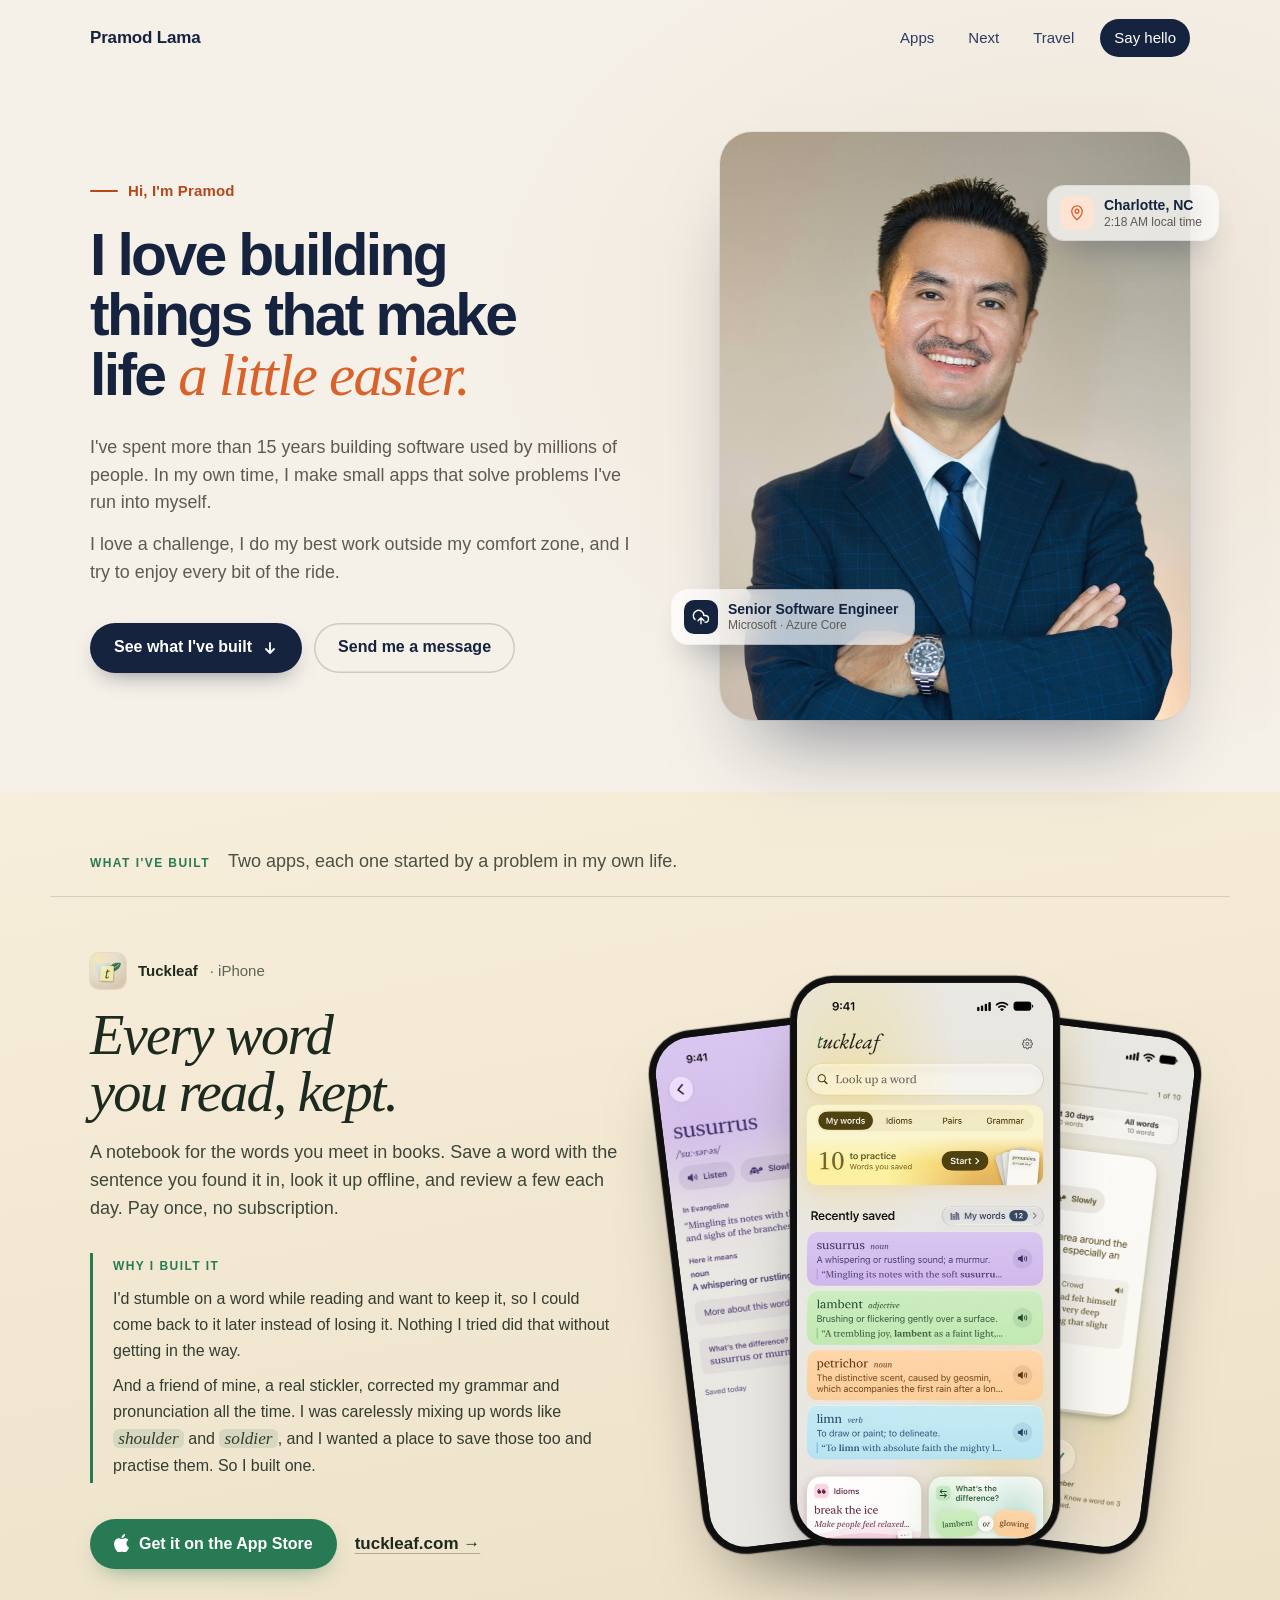
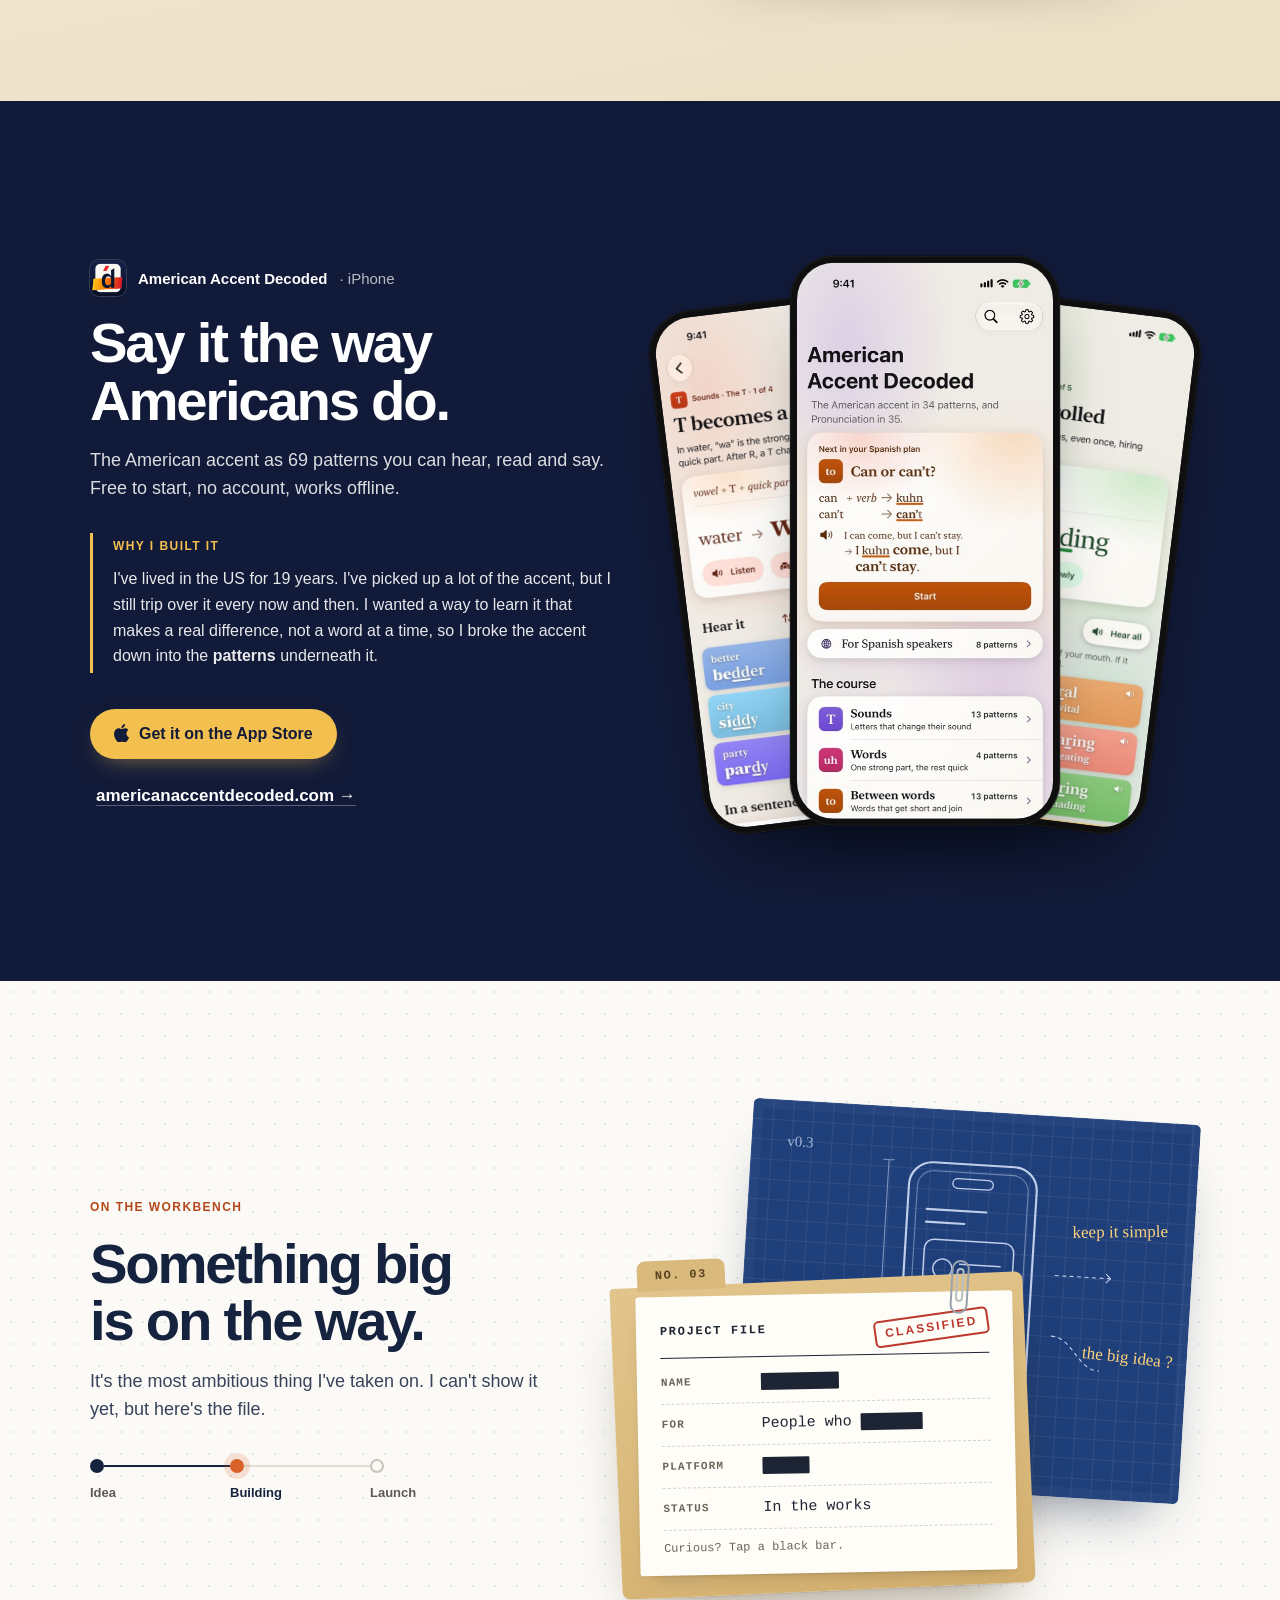
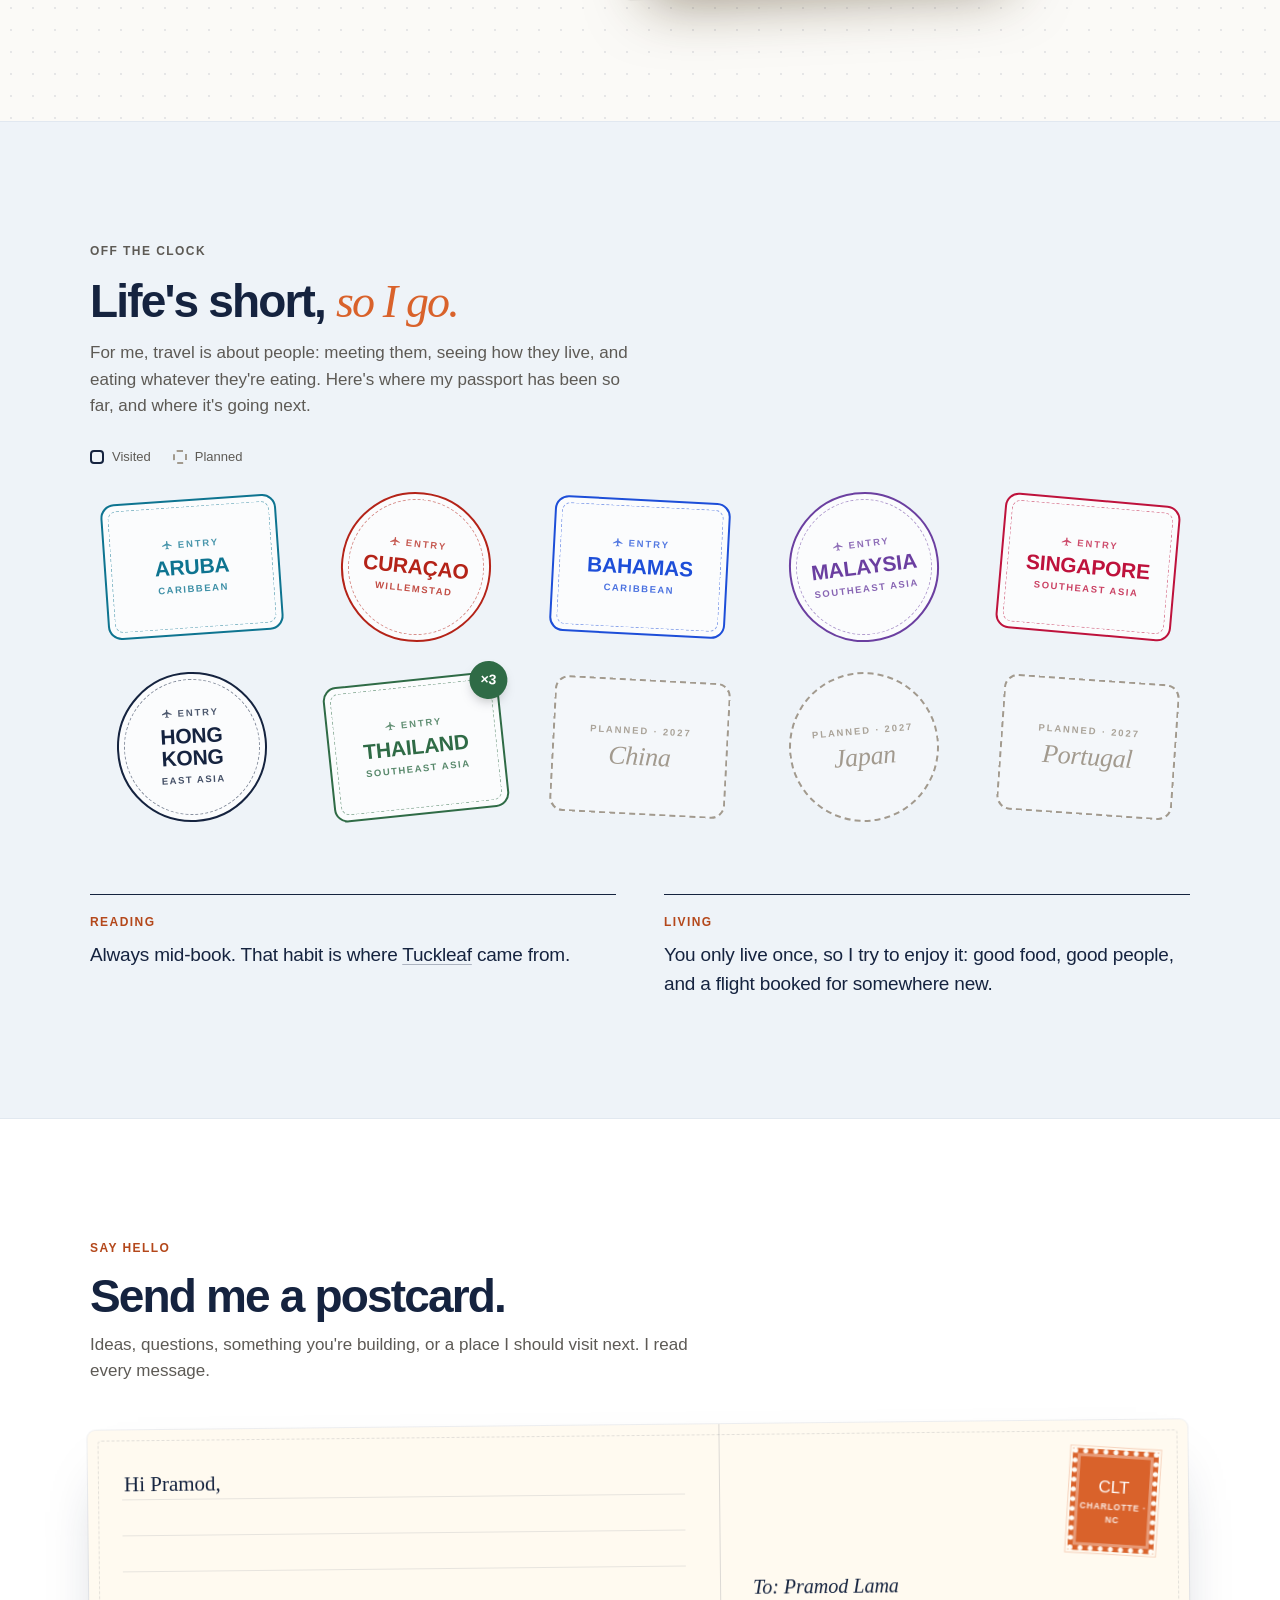
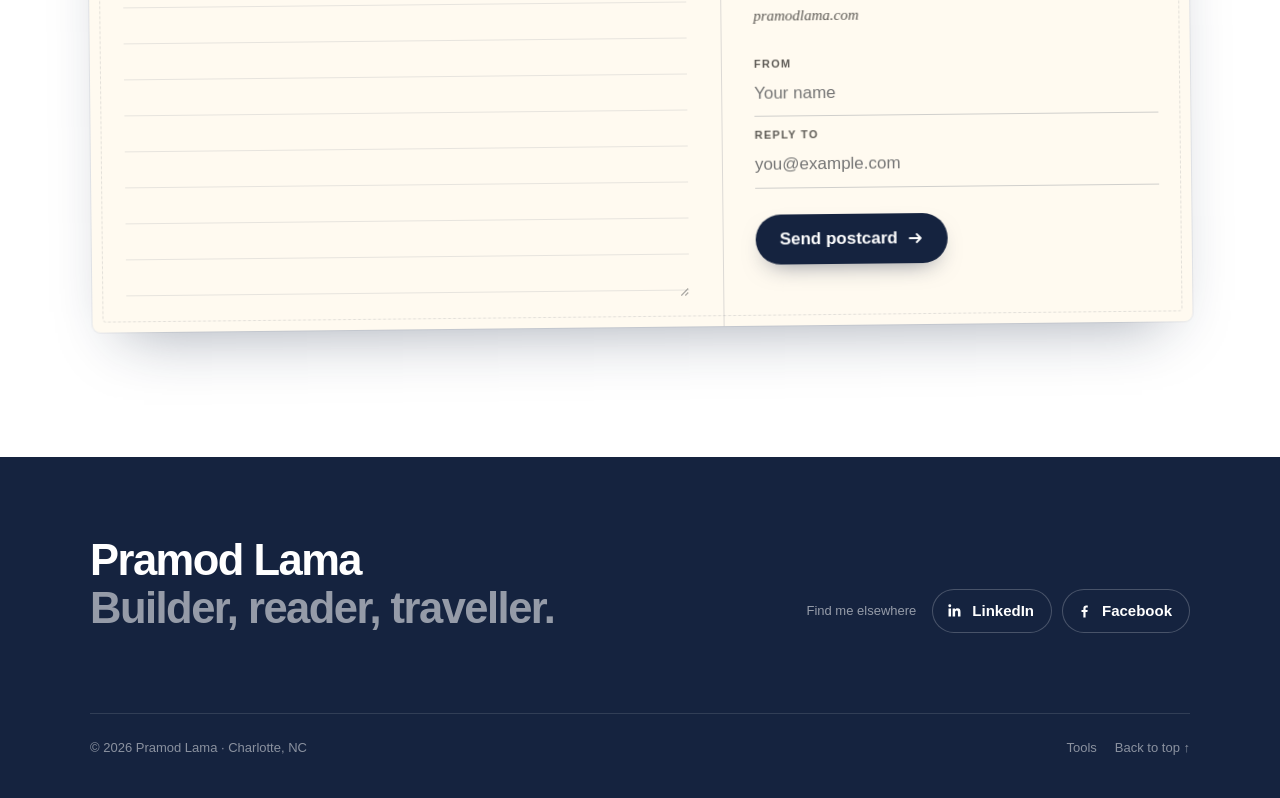
==== commit e458e082: "Load the hero headshot at high priority The likely LCP image was preloaded at the default low image " ====
--- a/index.html
+++ b/index.html
@@ -3,25 +3,31 @@
 <head>
 <meta charset="utf-8">
 <meta name="viewport" content="width=device-width, initial-scale=1, viewport-fit=cover">
-<title>Pramod Lama</title>
+<title>Pramod Lama · Software Engineer &amp; App Maker in Charlotte, NC</title>
 <meta name="description" content="Pramod Lama: software engineer in Charlotte, NC, and maker of Tuckleaf and American Accent Decoded.">
 <link rel="canonical" href="https://pramodlama.com/">
 <meta property="og:type" content="profile">
+<meta property="og:site_name" content="Pramod Lama">
+<meta property="og:locale" content="en_US">
 <meta property="og:title" content="Pramod Lama">
 <meta property="og:description" content="I love building things that make life a little easier.">
 <meta property="og:url" content="https://pramodlama.com/">
 <meta property="og:image" content="https://pramodlama.com/assets/og.jpg">
 <meta property="og:image:width" content="1200">
 <meta property="og:image:height" content="630">
+<meta property="og:image:alt" content="Pramod Lama in a navy suit, smiling, beside the line: I love building things that make life a little easier.">
 <meta name="twitter:card" content="summary_large_image">
 <meta name="twitter:image" content="https://pramodlama.com/assets/og.jpg">
+<meta name="twitter:image:alt" content="Pramod Lama in a navy suit, smiling, beside the line: I love building things that make life a little easier.">
 <meta name="theme-color" content="#f5f0e8">
-<link rel="icon" href="data:image/svg+xml,%3Csvg xmlns='http://www.w3.org/2000/svg' viewBox='0 0 64 64'%3E%3Crect width='64' height='64' rx='16' fill='%2315233f'/%3E%3Ctext x='32' y='42' font-family='-apple-system,Helvetica,Arial,sans-serif' font-size='28' font-weight='600' fill='white' text-anchor='middle'%3EPL%3C/text%3E%3C/svg%3E">
+<link rel="icon" href="/favicon.ico" sizes="48x48">
+<link rel="icon" href="/favicon.svg" type="image/svg+xml">
+<link rel="icon" href="/favicon-192.png" sizes="192x192" type="image/png">
 <link rel="apple-touch-icon" href="/assets/headshot-sm.jpg">
-<link rel="preload" as="image" href="/assets/headshot.jpg">
+<link rel="preload" as="image" href="/assets/headshot.jpg" fetchpriority="high">
 <link rel="stylesheet" href="/css/home.css">
 <script type="application/ld+json">
-{"@context":"https://schema.org","@type":"Person","name":"Pramod Lama","url":"https://pramodlama.com/","image":"https://pramodlama.com/assets/headshot.jpg","jobTitle":"Senior Software Engineer","worksFor":{"@type":"Organization","name":"Microsoft"},"address":{"@type":"PostalAddress","addressLocality":"Charlotte","addressRegion":"NC","addressCountry":"US"},"sameAs":["https://www.linkedin.com/in/plama001/","https://www.facebook.com/plama001"]}
+{"@context":"https://schema.org","@graph":[{"@type":"WebSite","@id":"https://pramodlama.com/#website","url":"https://pramodlama.com/","name":"Pramod Lama","alternateName":"pramodlama.com","inLanguage":"en","publisher":{"@id":"https://pramodlama.com/#person"}},{"@type":"ProfilePage","@id":"https://pramodlama.com/#profile","url":"https://pramodlama.com/","name":"Pramod Lama","inLanguage":"en","isPartOf":{"@id":"https://pramodlama.com/#website"},"mainEntity":{"@id":"https://pramodlama.com/#person"},"primaryImageOfPage":"https://pramodlama.com/assets/headshot.jpg"},{"@type":"Person","@id":"https://pramodlama.com/#person","name":"Pramod Lama","url":"https://pramodlama.com/","image":"https://pramodlama.com/assets/headshot.jpg","jobTitle":"Senior Software Engineer","worksFor":{"@type":"Organization","name":"Microsoft"},"address":{"@type":"PostalAddress","addressLocality":"Charlotte","addressRegion":"NC","addressCountry":"US"},"sameAs":["https://www.linkedin.com/in/plama001/","https://www.facebook.com/plama001"],"description":"Software engineer in Charlotte, NC, and maker of Tuckleaf and American Accent Decoded."}]}
 </script>
 </head>
 <body id="top">
@@ -50,7 +56,7 @@
         </div>
       </div>
       <div class="photo rise d2">
-        <div class="frame"><img src="/assets/headshot.jpg" alt="Pramod Lama in a navy suit, smiling" width="1333" height="2000"></div>
+        <div class="frame"><img src="/assets/headshot.jpg" alt="Pramod Lama in a navy suit, smiling" width="1333" height="2000" fetchpriority="high"></div>
         <div class="tag work"><span class="dot"><svg viewBox="0 0 24 24" fill="none" stroke="currentColor" stroke-width="1.8" stroke-linecap="round" stroke-linejoin="round" aria-hidden="true"><path d="M17.5 19a4.5 4.5 0 1 0 0-9h-1.8A7 7 0 1 0 4 15.3"/><path d="M12 13v8m-4-4 4-4 4 4"/></svg></span><span><b>Senior Software Engineer</b><small>Microsoft · Azure Core</small></span></div>
         <div class="tag place"><span class="dot"><svg viewBox="0 0 24 24" fill="none" stroke="currentColor" stroke-width="1.8" stroke-linecap="round" stroke-linejoin="round" aria-hidden="true"><path d="M12 21s-7-6.1-7-11.5a7 7 0 0 1 14 0C19 14.9 12 21 12 21z"/><circle cx="12" cy="9.5" r="2.5"/></svg></span><span><b>Charlotte, NC</b><small id="clock">Eastern Time</small></span></div>
       </div>
